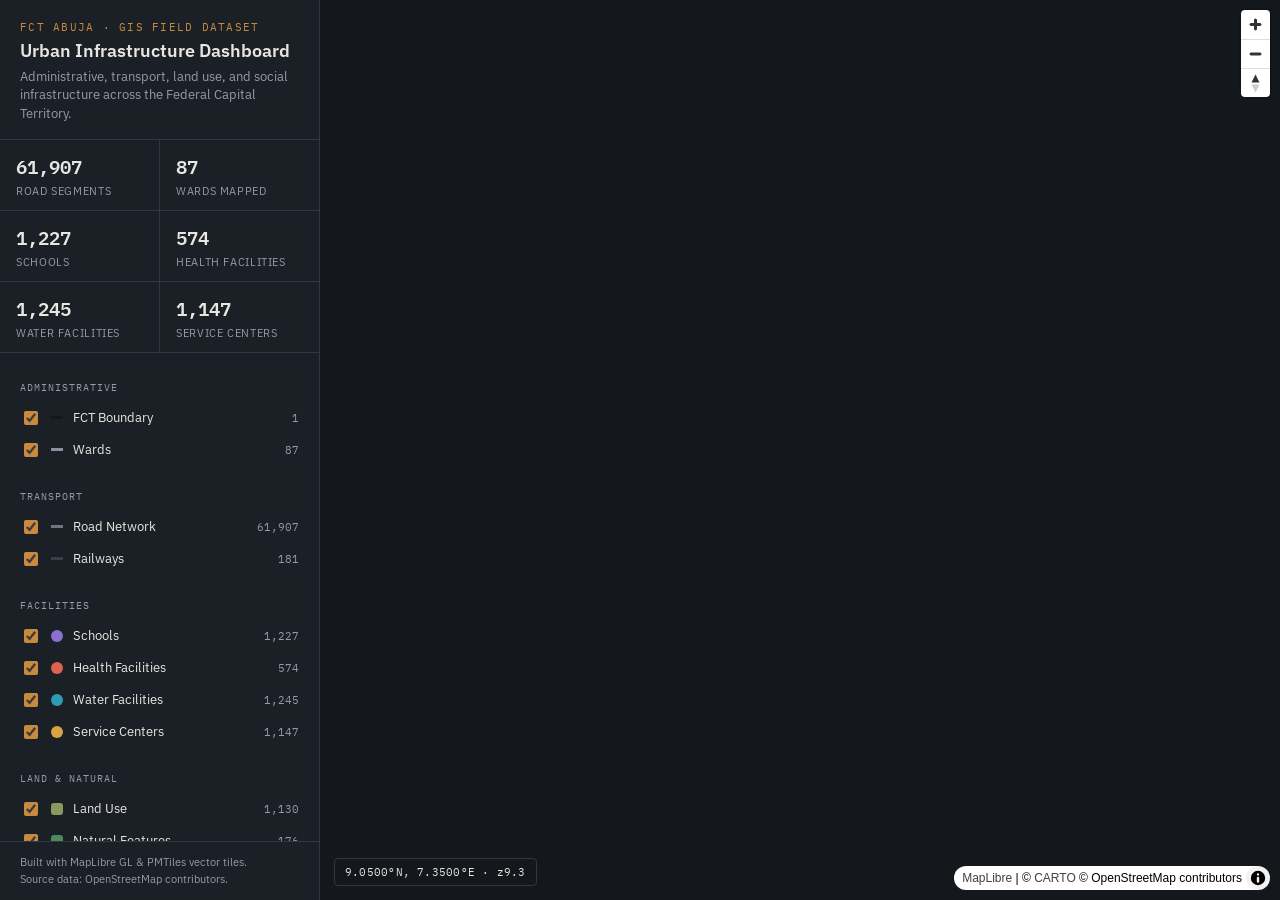
==== fct-smart-city-dashboard/index.html @ bcfe2eb4 "Add files via upload" ====
<!DOCTYPE html>
<html lang="en">
<head>
<meta charset="UTF-8" />
<meta name="viewport" content="width=device-width, initial-scale=1.0" />
<title>FCT Abuja — Urban Infrastructure Dashboard</title>
<link rel="stylesheet" href="vendor/maplibre-gl.css" />
<link rel="stylesheet" href="css/style.css" />
</head>
<body>

<div class="app">

  <button class="sidebar-toggle">☰ Layers</button>

  <aside class="sidebar">
    <div class="sidebar-header">
      <div class="eyebrow">FCT Abuja &middot; GIS Field Dataset</div>
      <h1>Urban Infrastructure Dashboard</h1>
      <p>Administrative, transport, land use, and social infrastructure across the Federal Capital Territory.</p>
    </div>

    <div class="stats">
      <div class="stat"><div class="stat-value" data-count="road_network">—</div><div class="stat-label">Road segments</div></div>
      <div class="stat"><div class="stat-value" data-count="wards">—</div><div class="stat-label">Wards mapped</div></div>
      <div class="stat"><div class="stat-value" data-count="schools">—</div><div class="stat-label">Schools</div></div>
      <div class="stat"><div class="stat-value" data-count="health_facilities">—</div><div class="stat-label">Health facilities</div></div>
      <div class="stat"><div class="stat-value" data-count="water_facilities">—</div><div class="stat-label">Water facilities</div></div>
      <div class="stat"><div class="stat-value" data-count="service_centers">—</div><div class="stat-label">Service centers</div></div>
    </div>

    <div class="layers">

      <div class="layer-group">
        <div class="layer-group-title">Administrative</div>
        <label class="layer-row">
          <input type="checkbox" data-layer="fct_boundary" checked>
          <span class="swatch line" style="background:#14181c"></span>
          <span class="layer-name">FCT Boundary</span>
          <span class="layer-count" data-count="fct_boundary"></span>
        </label>
        <label class="layer-row">
          <input type="checkbox" data-layer="wards" checked>
          <span class="swatch line" style="background:#8891a0"></span>
          <span class="layer-name">Wards</span>
          <span class="layer-count" data-count="wards"></span>
        </label>
      </div>

      <div class="layer-group">
        <div class="layer-group-title">Transport</div>
        <label class="layer-row">
          <input type="checkbox" data-layer="road_network" checked>
          <span class="swatch line" style="background:#6b7683"></span>
          <span class="layer-name">Road Network</span>
          <span class="layer-count" data-count="road_network"></span>
        </label>
        <label class="layer-row">
          <input type="checkbox" data-layer="railways" checked>
          <span class="swatch line" style="background:#3a4048"></span>
          <span class="layer-name">Railways</span>
          <span class="layer-count" data-count="railways"></span>
        </label>
      </div>

      <div class="layer-group">
        <div class="layer-group-title">Facilities</div>
        <label class="layer-row">
          <input type="checkbox" data-layer="schools" checked>
          <span class="swatch dot" style="background:#8b6fd1"></span>
          <span class="layer-name">Schools</span>
          <span class="layer-count" data-count="schools"></span>
        </label>
        <label class="layer-row">
          <input type="checkbox" data-layer="health_facilities" checked>
          <span class="swatch dot" style="background:#e1614f"></span>
          <span class="layer-name">Health Facilities</span>
          <span class="layer-count" data-count="health_facilities"></span>
        </label>
        <label class="layer-row">
          <input type="checkbox" data-layer="water_facilities" checked>
          <span class="swatch dot" style="background:#2e9cb3"></span>
          <span class="layer-name">Water Facilities</span>
          <span class="layer-count" data-count="water_facilities"></span>
        </label>
        <label class="layer-row">
          <input type="checkbox" data-layer="service_centers" checked>
          <span class="swatch dot" style="background:#d9a441"></span>
          <span class="layer-name">Service Centers</span>
          <span class="layer-count" data-count="service_centers"></span>
        </label>
      </div>

      <div class="layer-group">
        <div class="layer-group-title">Land &amp; Natural</div>
        <label class="layer-row">
          <input type="checkbox" data-layer="land_use" checked>
          <span class="swatch" style="background:#8a9a5b"></span>
          <span class="layer-name">Land Use</span>
          <span class="layer-count" data-count="land_use"></span>
        </label>
        <label class="layer-row">
          <input type="checkbox" data-layer="natural_features" checked>
          <span class="swatch" style="background:#4c8c5b"></span>
          <span class="layer-name">Natural Features</span>
          <span class="layer-count" data-count="natural_features"></span>
        </label>
        <label class="layer-row">
          <input type="checkbox" data-layer="settlements" checked>
          <span class="swatch dot" style="background:#c9ae8c"></span>
          <span class="layer-name">Settlements</span>
          <span class="layer-count" data-count="settlements"></span>
        </label>
      </div>

    </div>

    <div class="sidebar-footer">
      Built with MapLibre GL &amp; PMTiles vector tiles.<br>
      Source data: OpenStreetMap contributors.
    </div>
  </aside>

  <div class="map-wrap">
    <div id="map"></div>
    <div class="coord-readout" id="coord-readout">9.0500°N, 7.3500°E · z9.3</div>
  </div>

</div>

<script src="vendor/pmtiles.js"></script>
<script src="vendor/maplibre-gl.js"></script>
<script src="js/app.js"></script>
</body>
</html>
---- fct-smart-city-dashboard/vendor/maplibre-gl.css ----
.maplibregl-map{font:12px/20px Helvetica Neue,Arial,Helvetica,sans-serif;overflow:hidden;position:relative;-webkit-tap-highlight-color:rgb(0 0 0/0)}.maplibregl-canvas{left:0;position:absolute;top:0}.maplibregl-map:fullscreen{height:100%;width:100%}.maplibregl-ctrl-group button.maplibregl-ctrl-compass{touch-action:none}.maplibregl-canvas-container.maplibregl-interactive,.maplibregl-ctrl-group button.maplibregl-ctrl-compass{cursor:grab;-webkit-user-select:none;-moz-user-select:none;user-select:none}.maplibregl-canvas-container.maplibregl-interactive.maplibregl-track-pointer{cursor:pointer}.maplibregl-canvas-container.maplibregl-interactive:active,.maplibregl-ctrl-group button.maplibregl-ctrl-compass:active{cursor:grabbing}.maplibregl-canvas-container.maplibregl-touch-zoom-rotate,.maplibregl-canvas-container.maplibregl-touch-zoom-rotate .maplibregl-canvas{touch-action:pan-x pan-y}.maplibregl-canvas-container.maplibregl-touch-drag-pan,.maplibregl-canvas-container.maplibregl-touch-drag-pan .maplibregl-canvas{touch-action:pinch-zoom}.maplibregl-canvas-container.maplibregl-touch-zoom-rotate.maplibregl-touch-drag-pan,.maplibregl-canvas-container.maplibregl-touch-zoom-rotate.maplibregl-touch-drag-pan .maplibregl-canvas{touch-action:none}.maplibregl-canvas-container.maplibregl-touch-drag-pan.maplibregl-cooperative-gestures,.maplibregl-canvas-container.maplibregl-touch-drag-pan.maplibregl-cooperative-gestures .maplibregl-canvas{touch-action:pan-x pan-y}.maplibregl-ctrl-bottom-left,.maplibregl-ctrl-bottom-right,.maplibregl-ctrl-top-left,.maplibregl-ctrl-top-right{pointer-events:none;position:absolute;z-index:2}.maplibregl-ctrl-top-left{left:0;top:0}.maplibregl-ctrl-top-right{right:0;top:0}.maplibregl-ctrl-bottom-left{bottom:0;left:0}.maplibregl-ctrl-bottom-right{bottom:0;right:0}.maplibregl-ctrl{clear:both;pointer-events:auto;transform:translate(0)}.maplibregl-ctrl-top-left .maplibregl-ctrl{float:left;margin:10px 0 0 10px}.maplibregl-ctrl-top-right .maplibregl-ctrl{float:right;margin:10px 10px 0 0}.maplibregl-ctrl-bottom-left .maplibregl-ctrl{float:left;margin:0 0 10px 10px}.maplibregl-ctrl-bottom-right .maplibregl-ctrl{float:right;margin:0 10px 10px 0}.maplibregl-ctrl-group{background:#fff;border-radius:4px}.maplibregl-ctrl-group:not(:empty){box-shadow:0 0 0 2px rgba(0,0,0,.1)}@media (forced-colors:active){.maplibregl-ctrl-group:not(:empty){box-shadow:0 0 0 2px ButtonText}}.maplibregl-ctrl-group button{background-color:transparent;border:0;box-sizing:border-box;cursor:pointer;display:block;height:29px;outline:none;padding:0;width:29px}.maplibregl-ctrl-group button+button{border-top:1px solid #ddd}.maplibregl-ctrl button .maplibregl-ctrl-icon{background-position:50%;background-repeat:no-repeat;display:block;height:100%;width:100%}@media (forced-colors:active){.maplibregl-ctrl-icon{background-color:transparent}.maplibregl-ctrl-group button+button{border-top:1px solid ButtonText}}.maplibregl-ctrl button::-moz-focus-inner{border:0;padding:0}.maplibregl-ctrl-attrib-button:focus,.maplibregl-ctrl-group button:focus{box-shadow:0 0 2px 2px #0096ff}.maplibregl-ctrl button:disabled{cursor:not-allowed}.maplibregl-ctrl button:disabled .maplibregl-ctrl-icon{opacity:.25}@media (hover:hover){.maplibregl-ctrl button:not(:disabled):hover{background-color:rgba(0,0,0,.05)}}.maplibregl-ctrl button:not(:disabled):active{background-color:rgba(0,0,0,.05)}.maplibregl-ctrl-group button:focus:focus-visible{box-shadow:0 0 2px 2px #0096ff}.maplibregl-ctrl-group button:focus:not(:focus-visible){box-shadow:none}.maplibregl-ctrl-group button:focus:first-child{border-radius:4px 4px 0 0}.maplibregl-ctrl-group button:focus:last-child{border-radius:0 0 4px 4px}.maplibregl-ctrl-group button:focus:only-child{border-radius:inherit}.maplibregl-ctrl button.maplibregl-ctrl-zoom-out .maplibregl-ctrl-icon{background-image:url("data:image/svg+xml;charset=utf-8,%3Csvg xmlns='http://www.w3.org/2000/svg' width='29' height='29' fill='%23333' viewBox='0 0 29 29'%3E%3Cpath d='M10 13c-.75 0-1.5.75-1.5 1.5S9.25 16 10 16h9c.75 0 1.5-.75 1.5-1.5S19.75 13 19 13z'/%3E%3C/svg%3E")}.maplibregl-ctrl button.maplibregl-ctrl-zoom-in .maplibregl-ctrl-icon{background-image:url("data:image/svg+xml;charset=utf-8,%3Csvg xmlns='http://www.w3.org/2000/svg' width='29' height='29' fill='%23333' viewBox='0 0 29 29'%3E%3Cpath d='M14.5 8.5c-.75 0-1.5.75-1.5 1.5v3h-3c-.75 0-1.5.75-1.5 1.5S9.25 16 10 16h3v3c0 .75.75 1.5 1.5 1.5S16 19.75 16 19v-3h3c.75 0 1.5-.75 1.5-1.5S19.75 13 19 13h-3v-3c0-.75-.75-1.5-1.5-1.5'/%3E%3C/svg%3E")}@media (forced-colors:active){.maplibregl-ctrl button.maplibregl-ctrl-zoom-out .maplibregl-ctrl-icon{background-image:url("data:image/svg+xml;charset=utf-8,%3Csvg xmlns='http://www.w3.org/2000/svg' width='29' height='29' fill='%23fff' viewBox='0 0 29 29'%3E%3Cpath d='M10 13c-.75 0-1.5.75-1.5 1.5S9.25 16 10 16h9c.75 0 1.5-.75 1.5-1.5S19.75 13 19 13z'/%3E%3C/svg%3E")}.maplibregl-ctrl button.maplibregl-ctrl-zoom-in .maplibregl-ctrl-icon{background-image:url("data:image/svg+xml;charset=utf-8,%3Csvg xmlns='http://www.w3.org/2000/svg' width='29' height='29' fill='%23fff' viewBox='0 0 29 29'%3E%3Cpath d='M14.5 8.5c-.75 0-1.5.75-1.5 1.5v3h-3c-.75 0-1.5.75-1.5 1.5S9.25 16 10 16h3v3c0 .75.75 1.5 1.5 1.5S16 19.75 16 19v-3h3c.75 0 1.5-.75 1.5-1.5S19.75 13 19 13h-3v-3c0-.75-.75-1.5-1.5-1.5'/%3E%3C/svg%3E")}}@media (forced-colors:active) and (prefers-color-scheme:light){.maplibregl-ctrl button.maplibregl-ctrl-zoom-out .maplibregl-ctrl-icon{background-image:url("data:image/svg+xml;charset=utf-8,%3Csvg xmlns='http://www.w3.org/2000/svg' width='29' height='29' viewBox='0 0 29 29'%3E%3Cpath d='M10 13c-.75 0-1.5.75-1.5 1.5S9.25 16 10 16h9c.75 0 1.5-.75 1.5-1.5S19.75 13 19 13z'/%3E%3C/svg%3E")}.maplibregl-ctrl button.maplibregl-ctrl-zoom-in .maplibregl-ctrl-icon{background-image:url("data:image/svg+xml;charset=utf-8,%3Csvg xmlns='http://www.w3.org/2000/svg' width='29' height='29' viewBox='0 0 29 29'%3E%3Cpath d='M14.5 8.5c-.75 0-1.5.75-1.5 1.5v3h-3c-.75 0-1.5.75-1.5 1.5S9.25 16 10 16h3v3c0 .75.75 1.5 1.5 1.5S16 19.75 16 19v-3h3c.75 0 1.5-.75 1.5-1.5S19.75 13 19 13h-3v-3c0-.75-.75-1.5-1.5-1.5'/%3E%3C/svg%3E")}}.maplibregl-ctrl button.maplibregl-ctrl-fullscreen .maplibregl-ctrl-icon{background-image:url("data:image/svg+xml;charset=utf-8,%3Csvg xmlns='http://www.w3.org/2000/svg' width='29' height='29' fill='%23333' viewBox='0 0 29 29'%3E%3Cpath d='M24 16v5.5c0 1.75-.75 2.5-2.5 2.5H16v-1l3-1.5-4-5.5 1-1 5.5 4 1.5-3zM6 16l1.5 3 5.5-4 1 1-4 5.5 3 1.5v1H7.5C5.75 24 5 23.25 5 21.5V16zm7-11v1l-3 1.5 4 5.5-1 1-5.5-4L6 13H5V7.5C5 5.75 5.75 5 7.5 5zm11 2.5c0-1.75-.75-2.5-2.5-2.5H16v1l3 1.5-4 5.5 1 1 5.5-4 1.5 3h1z'/%3E%3C/svg%3E")}.maplibregl-ctrl button.maplibregl-ctrl-shrink .maplibregl-ctrl-icon{background-image:url("data:image/svg+xml;charset=utf-8,%3Csvg xmlns='http://www.w3.org/2000/svg' width='29' height='29' viewBox='0 0 29 29'%3E%3Cpath d='M18.5 16c-1.75 0-2.5.75-2.5 2.5V24h1l1.5-3 5.5 4 1-1-4-5.5 3-1.5v-1zM13 18.5c0-1.75-.75-2.5-2.5-2.5H5v1l3 1.5L4 24l1 1 5.5-4 1.5 3h1zm3-8c0 1.75.75 2.5 2.5 2.5H24v-1l-3-1.5L25 5l-1-1-5.5 4L17 5h-1zM10.5 13c1.75 0 2.5-.75 2.5-2.5V5h-1l-1.5 3L5 4 4 5l4 5.5L5 12v1z'/%3E%3C/svg%3E")}@media (forced-colors:active){.maplibregl-ctrl button.maplibregl-ctrl-fullscreen .maplibregl-ctrl-icon{background-image:url("data:image/svg+xml;charset=utf-8,%3Csvg xmlns='http://www.w3.org/2000/svg' width='29' height='29' fill='%23fff' viewBox='0 0 29 29'%3E%3Cpath d='M24 16v5.5c0 1.75-.75 2.5-2.5 2.5H16v-1l3-1.5-4-5.5 1-1 5.5 4 1.5-3zM6 16l1.5 3 5.5-4 1 1-4 5.5 3 1.5v1H7.5C5.75 24 5 23.25 5 21.5V16zm7-11v1l-3 1.5 4 5.5-1 1-5.5-4L6 13H5V7.5C5 5.75 5.75 5 7.5 5zm11 2.5c0-1.75-.75-2.5-2.5-2.5H16v1l3 1.5-4 5.5 1 1 5.5-4 1.5 3h1z'/%3E%3C/svg%3E")}.maplibregl-ctrl button.maplibregl-ctrl-shrink .maplibregl-ctrl-icon{background-image:url("data:image/svg+xml;charset=utf-8,%3Csvg xmlns='http://www.w3.org/2000/svg' width='29' height='29' fill='%23fff' viewBox='0 0 29 29'%3E%3Cpath d='M18.5 16c-1.75 0-2.5.75-2.5 2.5V24h1l1.5-3 5.5 4 1-1-4-5.5 3-1.5v-1zM13 18.5c0-1.75-.75-2.5-2.5-2.5H5v1l3 1.5L4 24l1 1 5.5-4 1.5 3h1zm3-8c0 1.75.75 2.5 2.5 2.5H24v-1l-3-1.5L25 5l-1-1-5.5 4L17 5h-1zM10.5 13c1.75 0 2.5-.75 2.5-2.5V5h-1l-1.5 3L5 4 4 5l4 5.5L5 12v1z'/%3E%3C/svg%3E")}}@media (forced-colors:active) and (prefers-color-scheme:light){.maplibregl-ctrl button.maplibregl-ctrl-fullscreen .maplibregl-ctrl-icon{background-image:url("data:image/svg+xml;charset=utf-8,%3Csvg xmlns='http://www.w3.org/2000/svg' width='29' height='29' viewBox='0 0 29 29'%3E%3Cpath d='M24 16v5.5c0 1.75-.75 2.5-2.5 2.5H16v-1l3-1.5-4-5.5 1-1 5.5 4 1.5-3zM6 16l1.5 3 5.5-4 1 1-4 5.5 3 1.5v1H7.5C5.75 24 5 23.25 5 21.5V16zm7-11v1l-3 1.5 4 5.5-1 1-5.5-4L6 13H5V7.5C5 5.75 5.75 5 7.5 5zm11 2.5c0-1.75-.75-2.5-2.5-2.5H16v1l3 1.5-4 5.5 1 1 5.5-4 1.5 3h1z'/%3E%3C/svg%3E")}.maplibregl-ctrl button.maplibregl-ctrl-shrink .maplibregl-ctrl-icon{background-image:url("data:image/svg+xml;charset=utf-8,%3Csvg xmlns='http://www.w3.org/2000/svg' width='29' height='29' viewBox='0 0 29 29'%3E%3Cpath d='M18.5 16c-1.75 0-2.5.75-2.5 2.5V24h1l1.5-3 5.5 4 1-1-4-5.5 3-1.5v-1zM13 18.5c0-1.75-.75-2.5-2.5-2.5H5v1l3 1.5L4 24l1 1 5.5-4 1.5 3h1zm3-8c0 1.75.75 2.5 2.5 2.5H24v-1l-3-1.5L25 5l-1-1-5.5 4L17 5h-1zM10.5 13c1.75 0 2.5-.75 2.5-2.5V5h-1l-1.5 3L5 4 4 5l4 5.5L5 12v1z'/%3E%3C/svg%3E")}}.maplibregl-ctrl button.maplibregl-ctrl-compass .maplibregl-ctrl-icon{background-image:url("data:image/svg+xml;charset=utf-8,%3Csvg xmlns='http://www.w3.org/2000/svg' width='29' height='29' fill='%23333' viewBox='0 0 29 29'%3E%3Cpath d='m10.5 14 4-8 4 8z'/%3E%3Cpath fill='%23ccc' d='m10.5 16 4 8 4-8z'/%3E%3C/svg%3E")}@media (forced-colors:active){.maplibregl-ctrl button.maplibregl-ctrl-compass .maplibregl-ctrl-icon{background-image:url("data:image/svg+xml;charset=utf-8,%3Csvg xmlns='http://www.w3.org/2000/svg' width='29' height='29' fill='%23fff' viewBox='0 0 29 29'%3E%3Cpath d='m10.5 14 4-8 4 8z'/%3E%3Cpath fill='%23ccc' d='m10.5 16 4 8 4-8z'/%3E%3C/svg%3E")}}@media (forced-colors:active) and (prefers-color-scheme:light){.maplibregl-ctrl button.maplibregl-ctrl-compass .maplibregl-ctrl-icon{background-image:url("data:image/svg+xml;charset=utf-8,%3Csvg xmlns='http://www.w3.org/2000/svg' width='29' height='29' viewBox='0 0 29 29'%3E%3Cpath d='m10.5 14 4-8 4 8z'/%3E%3Cpath fill='%23ccc' d='m10.5 16 4 8 4-8z'/%3E%3C/svg%3E")}}.maplibregl-ctrl button.maplibregl-ctrl-globe .maplibregl-ctrl-icon{background-image:url("data:image/svg+xml;charset=utf-8,%3Csvg xmlns='http://www.w3.org/2000/svg' width='22' height='22' fill='none' stroke='%23333' viewBox='0 0 22 22'%3E%3Ccircle cx='11' cy='11' r='8.5'/%3E%3Cpath d='M17.5 11c0 4.819-3.02 8.5-6.5 8.5S4.5 15.819 4.5 11 7.52 2.5 11 2.5s6.5 3.681 6.5 8.5Z'/%3E%3Cpath d='M13.5 11c0 2.447-.331 4.64-.853 6.206-.262.785-.562 1.384-.872 1.777-.314.399-.58.517-.775.517s-.461-.118-.775-.517c-.31-.393-.61-.992-.872-1.777C8.831 15.64 8.5 13.446 8.5 11s.331-4.64.853-6.206c.262-.785.562-1.384.872-1.777.314-.399.58-.517.775-.517s.461.118.775.517c.31.393.61.992.872 1.777.522 1.565.853 3.76.853 6.206Z'/%3E%3Cpath d='M11 7.5c-1.909 0-3.622-.166-4.845-.428-.616-.132-1.08-.283-1.379-.434a1.3 1.3 0 0 1-.224-.138q.07-.058.224-.138c.299-.151.763-.302 1.379-.434C7.378 5.666 9.091 5.5 11 5.5s3.622.166 4.845.428c.616.132 1.08.283 1.379.434.105.053.177.1.224.138q-.07.058-.224.138c-.299.151-.763.302-1.379.434-1.223.262-2.936.428-4.845.428ZM4.486 6.436ZM11 16.5c-1.909 0-3.622-.166-4.845-.428-.616-.132-1.08-.283-1.379-.434a1.3 1.3 0 0 1-.224-.138 1.3 1.3 0 0 1 .224-.138c.299-.151.763-.302 1.379-.434C7.378 14.666 9.091 14.5 11 14.5s3.622.166 4.845.428c.616.132 1.08.283 1.379.434.105.053.177.1.224.138a1.3 1.3 0 0 1-.224.138c-.299.151-.763.302-1.379.434-1.223.262-2.936.428-4.845.428Zm-6.514-1.064ZM11 12.5c-2.46 0-4.672-.222-6.255-.574-.796-.177-1.406-.38-1.805-.59a1.5 1.5 0 0 1-.39-.272.3.3 0 0 1-.047-.064.3.3 0 0 1 .048-.064c.066-.073.189-.167.389-.272.399-.21 1.009-.413 1.805-.59C6.328 9.722 8.54 9.5 11 9.5s4.672.222 6.256.574c.795.177 1.405.38 1.804.59.2.105.323.2.39.272a.3.3 0 0 1 .047.064.3.3 0 0 1-.048.064 1.4 1.4 0 0 1-.389.272c-.399.21-1.009.413-1.804.59-1.584.352-3.796.574-6.256.574Zm-8.501-1.51v.002zm0 .018v.002zm17.002.002v-.002zm0-.018v-.002z'/%3E%3C/svg%3E")}.maplibregl-ctrl button.maplibregl-ctrl-globe-enabled .maplibregl-ctrl-icon{background-image:url("data:image/svg+xml;charset=utf-8,%3Csvg xmlns='http://www.w3.org/2000/svg' width='22' height='22' fill='none' stroke='%2333b5e5' viewBox='0 0 22 22'%3E%3Ccircle cx='11' cy='11' r='8.5'/%3E%3Cpath d='M17.5 11c0 4.819-3.02 8.5-6.5 8.5S4.5 15.819 4.5 11 7.52 2.5 11 2.5s6.5 3.681 6.5 8.5Z'/%3E%3Cpath d='M13.5 11c0 2.447-.331 4.64-.853 6.206-.262.785-.562 1.384-.872 1.777-.314.399-.58.517-.775.517s-.461-.118-.775-.517c-.31-.393-.61-.992-.872-1.777C8.831 15.64 8.5 13.446 8.5 11s.331-4.64.853-6.206c.262-.785.562-1.384.872-1.777.314-.399.58-.517.775-.517s.461.118.775.517c.31.393.61.992.872 1.777.522 1.565.853 3.76.853 6.206Z'/%3E%3Cpath d='M11 7.5c-1.909 0-3.622-.166-4.845-.428-.616-.132-1.08-.283-1.379-.434a1.3 1.3 0 0 1-.224-.138q.07-.058.224-.138c.299-.151.763-.302 1.379-.434C7.378 5.666 9.091 5.5 11 5.5s3.622.166 4.845.428c.616.132 1.08.283 1.379.434.105.053.177.1.224.138q-.07.058-.224.138c-.299.151-.763.302-1.379.434-1.223.262-2.936.428-4.845.428ZM4.486 6.436ZM11 16.5c-1.909 0-3.622-.166-4.845-.428-.616-.132-1.08-.283-1.379-.434a1.3 1.3 0 0 1-.224-.138 1.3 1.3 0 0 1 .224-.138c.299-.151.763-.302 1.379-.434C7.378 14.666 9.091 14.5 11 14.5s3.622.166 4.845.428c.616.132 1.08.283 1.379.434.105.053.177.1.224.138a1.3 1.3 0 0 1-.224.138c-.299.151-.763.302-1.379.434-1.223.262-2.936.428-4.845.428Zm-6.514-1.064ZM11 12.5c-2.46 0-4.672-.222-6.255-.574-.796-.177-1.406-.38-1.805-.59a1.5 1.5 0 0 1-.39-.272.3.3 0 0 1-.047-.064.3.3 0 0 1 .048-.064c.066-.073.189-.167.389-.272.399-.21 1.009-.413 1.805-.59C6.328 9.722 8.54 9.5 11 9.5s4.672.222 6.256.574c.795.177 1.405.38 1.804.59.2.105.323.2.39.272a.3.3 0 0 1 .047.064.3.3 0 0 1-.048.064 1.4 1.4 0 0 1-.389.272c-.399.21-1.009.413-1.804.59-1.584.352-3.796.574-6.256.574Zm-8.501-1.51v.002zm0 .018v.002zm17.002.002v-.002zm0-.018v-.002z'/%3E%3C/svg%3E")}.maplibregl-ctrl button.maplibregl-ctrl-terrain .maplibregl-ctrl-icon{background-image:url("data:image/svg+xml;charset=utf-8,%3Csvg xmlns='http://www.w3.org/2000/svg' width='22' height='22' fill='%23333' viewBox='0 0 22 22'%3E%3Cpath d='m1.754 13.406 4.453-4.851 3.09 3.09 3.281 3.277.969-.969-3.309-3.312 3.844-4.121 6.148 6.886h1.082v-.855l-7.207-8.07-4.84 5.187L6.169 6.57l-5.48 5.965v.871ZM.688 16.844h20.625v1.375H.688Zm0 0'/%3E%3C/svg%3E")}.maplibregl-ctrl button.maplibregl-ctrl-terrain-enabled .maplibregl-ctrl-icon{background-image:url("data:image/svg+xml;charset=utf-8,%3Csvg xmlns='http://www.w3.org/2000/svg' width='22' height='22' fill='%2333b5e5' viewBox='0 0 22 22'%3E%3Cpath d='m1.754 13.406 4.453-4.851 3.09 3.09 3.281 3.277.969-.969-3.309-3.312 3.844-4.121 6.148 6.886h1.082v-.855l-7.207-8.07-4.84 5.187L6.169 6.57l-5.48 5.965v.871ZM.688 16.844h20.625v1.375H.688Zm0 0'/%3E%3C/svg%3E")}.maplibregl-ctrl button.maplibregl-ctrl-geolocate .maplibregl-ctrl-icon{background-image:url("data:image/svg+xml;charset=utf-8,%3Csvg xmlns='http://www.w3.org/2000/svg' width='29' height='29' fill='%23333' viewBox='0 0 20 20'%3E%3Cpath d='M10 4C9 4 9 5 9 5v.1A5 5 0 0 0 5.1 9H5s-1 0-1 1 1 1 1 1h.1A5 5 0 0 0 9 14.9v.1s0 1 1 1 1-1 1-1v-.1a5 5 0 0 0 3.9-3.9h.1s1 0 1-1-1-1-1-1h-.1A5 5 0 0 0 11 5.1V5s0-1-1-1m0 2.5a3.5 3.5 0 1 1 0 7 3.5 3.5 0 1 1 0-7'/%3E%3Ccircle cx='10' cy='10' r='2'/%3E%3C/svg%3E")}.maplibregl-ctrl button.maplibregl-ctrl-geolocate:disabled .maplibregl-ctrl-icon{background-image:url("data:image/svg+xml;charset=utf-8,%3Csvg xmlns='http://www.w3.org/2000/svg' width='29' height='29' fill='%23aaa' viewBox='0 0 20 20'%3E%3Cpath d='M10 4C9 4 9 5 9 5v.1A5 5 0 0 0 5.1 9H5s-1 0-1 1 1 1 1 1h.1A5 5 0 0 0 9 14.9v.1s0 1 1 1 1-1 1-1v-.1a5 5 0 0 0 3.9-3.9h.1s1 0 1-1-1-1-1-1h-.1A5 5 0 0 0 11 5.1V5s0-1-1-1m0 2.5a3.5 3.5 0 1 1 0 7 3.5 3.5 0 1 1 0-7'/%3E%3Ccircle cx='10' cy='10' r='2'/%3E%3Cpath fill='red' d='m14 5 1 1-9 9-1-1z'/%3E%3C/svg%3E")}.maplibregl-ctrl button.maplibregl-ctrl-geolocate.maplibregl-ctrl-geolocate-active .maplibregl-ctrl-icon{background-image:url("data:image/svg+xml;charset=utf-8,%3Csvg xmlns='http://www.w3.org/2000/svg' width='29' height='29' fill='%2333b5e5' viewBox='0 0 20 20'%3E%3Cpath d='M10 4C9 4 9 5 9 5v.1A5 5 0 0 0 5.1 9H5s-1 0-1 1 1 1 1 1h.1A5 5 0 0 0 9 14.9v.1s0 1 1 1 1-1 1-1v-.1a5 5 0 0 0 3.9-3.9h.1s1 0 1-1-1-1-1-1h-.1A5 5 0 0 0 11 5.1V5s0-1-1-1m0 2.5a3.5 3.5 0 1 1 0 7 3.5 3.5 0 1 1 0-7'/%3E%3Ccircle cx='10' cy='10' r='2'/%3E%3C/svg%3E")}.maplibregl-ctrl button.maplibregl-ctrl-geolocate.maplibregl-ctrl-geolocate-active-error .maplibregl-ctrl-icon{background-image:url("data:image/svg+xml;charset=utf-8,%3Csvg xmlns='http://www.w3.org/2000/svg' width='29' height='29' fill='%23e58978' viewBox='0 0 20 20'%3E%3Cpath d='M10 4C9 4 9 5 9 5v.1A5 5 0 0 0 5.1 9H5s-1 0-1 1 1 1 1 1h.1A5 5 0 0 0 9 14.9v.1s0 1 1 1 1-1 1-1v-.1a5 5 0 0 0 3.9-3.9h.1s1 0 1-1-1-1-1-1h-.1A5 5 0 0 0 11 5.1V5s0-1-1-1m0 2.5a3.5 3.5 0 1 1 0 7 3.5 3.5 0 1 1 0-7'/%3E%3Ccircle cx='10' cy='10' r='2'/%3E%3C/svg%3E")}.maplibregl-ctrl button.maplibregl-ctrl-geolocate.maplibregl-ctrl-geolocate-background .maplibregl-ctrl-icon{background-image:url("data:image/svg+xml;charset=utf-8,%3Csvg xmlns='http://www.w3.org/2000/svg' width='29' height='29' fill='%2333b5e5' viewBox='0 0 20 20'%3E%3Cpath d='M10 4C9 4 9 5 9 5v.1A5 5 0 0 0 5.1 9H5s-1 0-1 1 1 1 1 1h.1A5 5 0 0 0 9 14.9v.1s0 1 1 1 1-1 1-1v-.1a5 5 0 0 0 3.9-3.9h.1s1 0 1-1-1-1-1-1h-.1A5 5 0 0 0 11 5.1V5s0-1-1-1m0 2.5a3.5 3.5 0 1 1 0 7 3.5 3.5 0 1 1 0-7'/%3E%3C/svg%3E")}.maplibregl-ctrl button.maplibregl-ctrl-geolocate.maplibregl-ctrl-geolocate-background-error .maplibregl-ctrl-icon{background-image:url("data:image/svg+xml;charset=utf-8,%3Csvg xmlns='http://www.w3.org/2000/svg' width='29' height='29' fill='%23e54e33' viewBox='0 0 20 20'%3E%3Cpath d='M10 4C9 4 9 5 9 5v.1A5 5 0 0 0 5.1 9H5s-1 0-1 1 1 1 1 1h.1A5 5 0 0 0 9 14.9v.1s0 1 1 1 1-1 1-1v-.1a5 5 0 0 0 3.9-3.9h.1s1 0 1-1-1-1-1-1h-.1A5 5 0 0 0 11 5.1V5s0-1-1-1m0 2.5a3.5 3.5 0 1 1 0 7 3.5 3.5 0 1 1 0-7'/%3E%3C/svg%3E")}.maplibregl-ctrl button.maplibregl-ctrl-geolocate.maplibregl-ctrl-geolocate-waiting .maplibregl-ctrl-icon{animation:maplibregl-spin 2s linear infinite}@media (forced-colors:active){.maplibregl-ctrl button.maplibregl-ctrl-geolocate .maplibregl-ctrl-icon{background-image:url("data:image/svg+xml;charset=utf-8,%3Csvg xmlns='http://www.w3.org/2000/svg' width='29' height='29' fill='%23fff' viewBox='0 0 20 20'%3E%3Cpath d='M10 4C9 4 9 5 9 5v.1A5 5 0 0 0 5.1 9H5s-1 0-1 1 1 1 1 1h.1A5 5 0 0 0 9 14.9v.1s0 1 1 1 1-1 1-1v-.1a5 5 0 0 0 3.9-3.9h.1s1 0 1-1-1-1-1-1h-.1A5 5 0 0 0 11 5.1V5s0-1-1-1m0 2.5a3.5 3.5 0 1 1 0 7 3.5 3.5 0 1 1 0-7'/%3E%3Ccircle cx='10' cy='10' r='2'/%3E%3C/svg%3E")}.maplibregl-ctrl button.maplibregl-ctrl-geolocate:disabled .maplibregl-ctrl-icon{background-image:url("data:image/svg+xml;charset=utf-8,%3Csvg xmlns='http://www.w3.org/2000/svg' width='29' height='29' fill='%23999' viewBox='0 0 20 20'%3E%3Cpath d='M10 4C9 4 9 5 9 5v.1A5 5 0 0 0 5.1 9H5s-1 0-1 1 1 1 1 1h.1A5 5 0 0 0 9 14.9v.1s0 1 1 1 1-1 1-1v-.1a5 5 0 0 0 3.9-3.9h.1s1 0 1-1-1-1-1-1h-.1A5 5 0 0 0 11 5.1V5s0-1-1-1m0 2.5a3.5 3.5 0 1 1 0 7 3.5 3.5 0 1 1 0-7'/%3E%3Ccircle cx='10' cy='10' r='2'/%3E%3Cpath fill='red' d='m14 5 1 1-9 9-1-1z'/%3E%3C/svg%3E")}.maplibregl-ctrl button.maplibregl-ctrl-geolocate.maplibregl-ctrl-geolocate-active .maplibregl-ctrl-icon{background-image:url("data:image/svg+xml;charset=utf-8,%3Csvg xmlns='http://www.w3.org/2000/svg' width='29' height='29' fill='%2333b5e5' viewBox='0 0 20 20'%3E%3Cpath d='M10 4C9 4 9 5 9 5v.1A5 5 0 0 0 5.1 9H5s-1 0-1 1 1 1 1 1h.1A5 5 0 0 0 9 14.9v.1s0 1 1 1 1-1 1-1v-.1a5 5 0 0 0 3.9-3.9h.1s1 0 1-1-1-1-1-1h-.1A5 5 0 0 0 11 5.1V5s0-1-1-1m0 2.5a3.5 3.5 0 1 1 0 7 3.5 3.5 0 1 1 0-7'/%3E%3Ccircle cx='10' cy='10' r='2'/%3E%3C/svg%3E")}.maplibregl-ctrl button.maplibregl-ctrl-geolocate.maplibregl-ctrl-geolocate-active-error .maplibregl-ctrl-icon{background-image:url("data:image/svg+xml;charset=utf-8,%3Csvg xmlns='http://www.w3.org/2000/svg' width='29' height='29' fill='%23e58978' viewBox='0 0 20 20'%3E%3Cpath d='M10 4C9 4 9 5 9 5v.1A5 5 0 0 0 5.1 9H5s-1 0-1 1 1 1 1 1h.1A5 5 0 0 0 9 14.9v.1s0 1 1 1 1-1 1-1v-.1a5 5 0 0 0 3.9-3.9h.1s1 0 1-1-1-1-1-1h-.1A5 5 0 0 0 11 5.1V5s0-1-1-1m0 2.5a3.5 3.5 0 1 1 0 7 3.5 3.5 0 1 1 0-7'/%3E%3Ccircle cx='10' cy='10' r='2'/%3E%3C/svg%3E")}.maplibregl-ctrl button.maplibregl-ctrl-geolocate.maplibregl-ctrl-geolocate-background .maplibregl-ctrl-icon{background-image:url("data:image/svg+xml;charset=utf-8,%3Csvg xmlns='http://www.w3.org/2000/svg' width='29' height='29' fill='%2333b5e5' viewBox='0 0 20 20'%3E%3Cpath d='M10 4C9 4 9 5 9 5v.1A5 5 0 0 0 5.1 9H5s-1 0-1 1 1 1 1 1h.1A5 5 0 0 0 9 14.9v.1s0 1 1 1 1-1 1-1v-.1a5 5 0 0 0 3.9-3.9h.1s1 0 1-1-1-1-1-1h-.1A5 5 0 0 0 11 5.1V5s0-1-1-1m0 2.5a3.5 3.5 0 1 1 0 7 3.5 3.5 0 1 1 0-7'/%3E%3C/svg%3E")}.maplibregl-ctrl button.maplibregl-ctrl-geolocate.maplibregl-ctrl-geolocate-background-error .maplibregl-ctrl-icon{background-image:url("data:image/svg+xml;charset=utf-8,%3Csvg xmlns='http://www.w3.org/2000/svg' width='29' height='29' fill='%23e54e33' viewBox='0 0 20 20'%3E%3Cpath d='M10 4C9 4 9 5 9 5v.1A5 5 0 0 0 5.1 9H5s-1 0-1 1 1 1 1 1h.1A5 5 0 0 0 9 14.9v.1s0 1 1 1 1-1 1-1v-.1a5 5 0 0 0 3.9-3.9h.1s1 0 1-1-1-1-1-1h-.1A5 5 0 0 0 11 5.1V5s0-1-1-1m0 2.5a3.5 3.5 0 1 1 0 7 3.5 3.5 0 1 1 0-7'/%3E%3C/svg%3E")}}@media (forced-colors:active) and (prefers-color-scheme:light){.maplibregl-ctrl button.maplibregl-ctrl-geolocate .maplibregl-ctrl-icon{background-image:url("data:image/svg+xml;charset=utf-8,%3Csvg xmlns='http://www.w3.org/2000/svg' width='29' height='29' viewBox='0 0 20 20'%3E%3Cpath d='M10 4C9 4 9 5 9 5v.1A5 5 0 0 0 5.1 9H5s-1 0-1 1 1 1 1 1h.1A5 5 0 0 0 9 14.9v.1s0 1 1 1 1-1 1-1v-.1a5 5 0 0 0 3.9-3.9h.1s1 0 1-1-1-1-1-1h-.1A5 5 0 0 0 11 5.1V5s0-1-1-1m0 2.5a3.5 3.5 0 1 1 0 7 3.5 3.5 0 1 1 0-7'/%3E%3Ccircle cx='10' cy='10' r='2'/%3E%3C/svg%3E")}.maplibregl-ctrl button.maplibregl-ctrl-geolocate:disabled .maplibregl-ctrl-icon{background-image:url("data:image/svg+xml;charset=utf-8,%3Csvg xmlns='http://www.w3.org/2000/svg' width='29' height='29' fill='%23666' viewBox='0 0 20 20'%3E%3Cpath d='M10 4C9 4 9 5 9 5v.1A5 5 0 0 0 5.1 9H5s-1 0-1 1 1 1 1 1h.1A5 5 0 0 0 9 14.9v.1s0 1 1 1 1-1 1-1v-.1a5 5 0 0 0 3.9-3.9h.1s1 0 1-1-1-1-1-1h-.1A5 5 0 0 0 11 5.1V5s0-1-1-1m0 2.5a3.5 3.5 0 1 1 0 7 3.5 3.5 0 1 1 0-7'/%3E%3Ccircle cx='10' cy='10' r='2'/%3E%3Cpath fill='red' d='m14 5 1 1-9 9-1-1z'/%3E%3C/svg%3E")}}@keyframes maplibregl-spin{0%{transform:rotate(0deg)}to{transform:rotate(1turn)}}a.maplibregl-ctrl-logo{background-image:url("data:image/svg+xml;charset=utf-8,%3Csvg xmlns='http://www.w3.org/2000/svg' width='88' height='23' fill='none'%3E%3Cpath fill='%23000' fill-opacity='.4' fill-rule='evenodd' d='M17.408 16.796h-1.827l2.501-12.095h.198l3.324 6.533.988 2.19.988-2.19 3.258-6.533h.181l2.6 12.095h-1.81l-1.218-5.644-.362-1.71-.658 1.71-2.929 5.644h-.098l-2.914-5.644-.757-1.71-.345 1.71zm1.958-3.42-.726 3.663a1.255 1.255 0 0 1-1.232 1.011h-1.827a1.255 1.255 0 0 1-1.229-1.509l2.501-12.095a1.255 1.255 0 0 1 1.23-1.001h.197a1.25 1.25 0 0 1 1.12.685l3.19 6.273 3.125-6.263a1.25 1.25 0 0 1 1.123-.695h.181a1.255 1.255 0 0 1 1.227.991l1.443 6.71a5 5 0 0 1 .314-.787l.009-.016a4.6 4.6 0 0 1 1.777-1.887c.782-.46 1.668-.667 2.611-.667a4.6 4.6 0 0 1 1.7.32l.306.134c.21-.16.474-.256.759-.256h1.694a1.255 1.255 0 0 1 1.212.925 1.255 1.255 0 0 1 1.212-.925h1.711c.284 0 .545.094.755.252.613-.3 1.312-.45 2.075-.45 1.356 0 2.557.445 3.482 1.4q.47.48.763 1.064V4.701a1.255 1.255 0 0 1 1.255-1.255h1.86A1.255 1.255 0 0 1 54.44 4.7v9.194h2.217c.19 0 .37.043.532.118v-4.77c0-.356.147-.678.385-.906a2.42 2.42 0 0 1-.682-1.71c0-.665.267-1.253.735-1.7a2.45 2.45 0 0 1 1.722-.674 2.43 2.43 0 0 1 1.705.675q.318.302.504.683V4.7a1.255 1.255 0 0 1 1.255-1.255h1.744A1.255 1.255 0 0 1 65.812 4.7v3.335a4.8 4.8 0 0 1 1.526-.246c.938 0 1.817.214 2.59.69a4.47 4.47 0 0 1 1.67 1.743v-.98a1.255 1.255 0 0 1 1.256-1.256h1.777c.233 0 .451.064.639.174a3.4 3.4 0 0 1 1.567-.372c.346 0 .861.02 1.285.232a1.25 1.25 0 0 1 .689 1.004 4.7 4.7 0 0 1 .853-.588c.795-.44 1.675-.647 2.61-.647 1.385 0 2.65.39 3.525 1.396.836.938 1.168 2.173 1.168 3.528q-.001.515-.056 1.051a1.255 1.255 0 0 1-.947 1.09l.408.952a1.255 1.255 0 0 1-.477 1.552c-.418.268-.92.463-1.458.612-.613.171-1.304.244-2.049.244-1.06 0-2.043-.207-2.886-.698l-.015-.008c-.798-.48-1.419-1.135-1.818-1.963l-.004-.008a5.8 5.8 0 0 1-.548-2.512q0-.429.053-.843a1.3 1.3 0 0 1-.333-.086l-.166-.004c-.223 0-.426.062-.643.228-.03.024-.142.139-.142.59v3.883a1.255 1.255 0 0 1-1.256 1.256h-1.777a1.255 1.255 0 0 1-1.256-1.256V15.69l-.032.057a4.8 4.8 0 0 1-1.86 1.833 5.04 5.04 0 0 1-2.484.634 4.5 4.5 0 0 1-1.935-.424 1.25 1.25 0 0 1-.764.258h-1.71a1.255 1.255 0 0 1-1.256-1.255V7.687a2.4 2.4 0 0 1-.428.625c.253.23.412.561.412.93v7.553a1.255 1.255 0 0 1-1.256 1.255h-1.843a1.25 1.25 0 0 1-.894-.373c-.228.23-.544.373-.894.373H51.32a1.255 1.255 0 0 1-1.256-1.255v-1.251l-.061.117a4.7 4.7 0 0 1-1.782 1.884 4.77 4.77 0 0 1-2.485.67 5.6 5.6 0 0 1-1.485-.188l.009 2.764a1.255 1.255 0 0 1-1.255 1.259h-1.729a1.255 1.255 0 0 1-1.255-1.255v-3.537a1.255 1.255 0 0 1-1.167.793h-1.679a1.25 1.25 0 0 1-.77-.263 4.5 4.5 0 0 1-1.945.429c-.885 0-1.724-.21-2.495-.632l-.017-.01a5 5 0 0 1-1.081-.836 1.255 1.255 0 0 1-1.254 1.312h-1.81a1.255 1.255 0 0 1-1.228-.99l-.782-3.625-2.044 3.939a1.25 1.25 0 0 1-1.115.676h-.098a1.25 1.25 0 0 1-1.116-.68l-2.061-3.994zM35.92 16.63l.207-.114.223-.15q.493-.356.735-.785l.061-.118.033 1.332h1.678V9.242h-1.694l-.033 1.267q-.133-.329-.526-.658l-.032-.028a3.2 3.2 0 0 0-.668-.428l-.27-.12a3.3 3.3 0 0 0-1.235-.23q-1.136-.001-1.974.493a3.36 3.36 0 0 0-1.3 1.382q-.445.89-.444 2.074 0 1.2.51 2.107a3.8 3.8 0 0 0 1.382 1.381 3.9 3.9 0 0 0 1.893.477q.795 0 1.455-.33zm-2.789-5.38q-.576.675-.575 1.762 0 1.102.559 1.794.576.675 1.645.675a2.25 2.25 0 0 0 .934-.19 2.2 2.2 0 0 0 .468-.29l.178-.161a2.2 2.2 0 0 0 .397-.561q.244-.5.244-1.15v-.115q0-.708-.296-1.267l-.043-.077a2.2 2.2 0 0 0-.633-.709l-.13-.086-.047-.028a2.1 2.1 0 0 0-1.073-.285q-1.052 0-1.629.692zm2.316 2.706c.163-.17.28-.407.28-.83v-.114c0-.292-.06-.508-.15-.68a.96.96 0 0 0-.353-.389.85.85 0 0 0-.464-.127c-.4 0-.56.114-.664.239l-.01.012c-.148.174-.275.45-.275.945 0 .506.122.801.27.99.097.11.266.224.68.224.303 0 .504-.09.687-.269zm7.545 1.705a2.6 2.6 0 0 0 .331.423q.319.33.755.548l.173.074q.65.255 1.49.255 1.02 0 1.844-.493a3.45 3.45 0 0 0 1.316-1.4q.493-.904.493-2.089 0-1.909-.988-2.913-.988-1.02-2.584-1.02-.898 0-1.575.347a3 3 0 0 0-.415.262l-.199.166a3.4 3.4 0 0 0-.64.82V9.242h-1.712v11.553h1.729l-.017-5.134zm.53-1.138q.206.29.48.5l.155.11.053.034q.51.296 1.119.297 1.07 0 1.645-.675.577-.69.576-1.762 0-1.119-.576-1.777-.558-.675-1.645-.675-.435 0-.835.16a2 2 0 0 0-.284.136 2 2 0 0 0-.363.254 2.2 2.2 0 0 0-.46.569l-.082.162a2.6 2.6 0 0 0-.213 1.072v.115q0 .707.296 1.267l.135.211zm.964-.818a1.1 1.1 0 0 0 .367.385.94.94 0 0 0 .476.118c.423 0 .59-.117.687-.23.159-.194.28-.478.28-.95 0-.53-.133-.8-.266-.952l-.021-.025c-.078-.094-.231-.221-.68-.221a1 1 0 0 0-.503.135l-.012.007a.86.86 0 0 0-.335.343c-.073.133-.132.324-.132.614v.115a1.4 1.4 0 0 0 .14.66zm15.7-6.222q.347-.346.346-.856a1.05 1.05 0 0 0-.345-.79 1.18 1.18 0 0 0-.84-.329q-.51 0-.855.33a1.05 1.05 0 0 0-.346.79q0 .51.346.855.345.346.856.346.51 0 .839-.346zm4.337 9.314.033-1.332q.191.403.59.747l.098.081a4 4 0 0 0 .316.224l.223.122a3.2 3.2 0 0 0 1.44.322 3.8 3.8 0 0 0 1.875-.477 3.5 3.5 0 0 0 1.382-1.366q.527-.89.526-2.09 0-1.184-.444-2.073a3.24 3.24 0 0 0-1.283-1.399q-.823-.51-1.942-.51a3.5 3.5 0 0 0-1.527.344l-.086.043-.165.09a3 3 0 0 0-.33.214q-.432.315-.656.707a2 2 0 0 0-.099.198l.082-1.283V4.701h-1.744v12.095zm.473-2.509a2.5 2.5 0 0 0 .566.7q.117.098.245.18l.144.08a2.1 2.1 0 0 0 .975.232q1.07 0 1.645-.675.576-.69.576-1.778 0-1.102-.576-1.777-.56-.691-1.645-.692a2.2 2.2 0 0 0-1.015.235q-.22.113-.415.282l-.15.142a2.1 2.1 0 0 0-.42.594q-.223.479-.223 1.1v.115q0 .705.293 1.26zm2.616-.293c.157-.191.28-.479.28-.967 0-.51-.13-.79-.276-.961l-.021-.026c-.082-.1-.232-.225-.67-.225a.87.87 0 0 0-.681.279l-.012.011c-.154.155-.274.38-.274.807v.115c0 .285.057.499.144.669a1.1 1.1 0 0 0 .367.405c.137.082.28.123.455.123.423 0 .59-.118.686-.23zm8.266-3.013q.345-.13.724-.14l.069-.002q.493 0 .642.099l.247-1.794q-.196-.099-.717-.099a2.3 2.3 0 0 0-.545.063 2 2 0 0 0-.411.148 2.2 2.2 0 0 0-.4.249 2.5 2.5 0 0 0-.485.499 2.7 2.7 0 0 0-.32.581l-.05.137v-1.48h-1.778v7.553h1.777v-3.884q0-.546.159-.943a1.5 1.5 0 0 1 .466-.636 2.5 2.5 0 0 1 .399-.253 2 2 0 0 1 .224-.099zm9.784 2.656.05-.922q0-1.743-.856-2.698-.838-.97-2.584-.97-1.119-.001-2.007.493a3.46 3.46 0 0 0-1.4 1.382q-.493.906-.493 2.106 0 1.07.428 1.975.428.89 1.332 1.432.906.526 2.255.526.973 0 1.668-.185l.044-.012.135-.04q.613-.184.984-.421l-.542-1.267q-.3.162-.642.274l-.297.087q-.51.131-1.3.131-.954 0-1.497-.444a1.6 1.6 0 0 1-.192-.193q-.366-.44-.512-1.234l-.004-.021zm-5.427-1.256-.003.022h3.752v-.138q-.011-.727-.288-1.118a1 1 0 0 0-.156-.176q-.46-.428-1.316-.428-.986 0-1.494.604-.379.45-.494 1.234zm-27.053 2.77V4.7h-1.86v12.095h5.333V15.15zm7.103-5.908v7.553h-1.843V9.242h1.843z'/%3E%3Cpath fill='%23fff' d='m19.63 11.151-.757-1.71-.345 1.71-1.12 5.644h-1.827L18.083 4.7h.197l3.325 6.533.988 2.19.988-2.19L26.839 4.7h.181l2.6 12.095h-1.81l-1.218-5.644-.362-1.71-.658 1.71-2.93 5.644h-.098l-2.913-5.644zm14.836 5.81q-1.02 0-1.893-.478a3.8 3.8 0 0 1-1.381-1.382q-.51-.906-.51-2.106 0-1.185.444-2.074a3.36 3.36 0 0 1 1.3-1.382q.839-.494 1.974-.494a3.3 3.3 0 0 1 1.234.231 3.3 3.3 0 0 1 .97.575q.396.33.527.659l.033-1.267h1.694v7.553H37.18l-.033-1.332q-.279.593-1.02 1.053a3.17 3.17 0 0 1-1.662.444zm.296-1.482q.938 0 1.58-.642.642-.66.642-1.711v-.115q0-.708-.296-1.267a2.2 2.2 0 0 0-.807-.872 2.1 2.1 0 0 0-1.119-.313q-1.053 0-1.629.692-.575.675-.575 1.76 0 1.103.559 1.795.577.675 1.645.675zm6.521-6.237h1.711v1.4q.906-1.597 2.83-1.597 1.596 0 2.584 1.02.988 1.005.988 2.914 0 1.185-.493 2.09a3.46 3.46 0 0 1-1.316 1.399 3.5 3.5 0 0 1-1.844.493q-.954 0-1.662-.329a2.67 2.67 0 0 1-1.086-.97l.017 5.134h-1.728zm4.048 6.22q1.07 0 1.645-.674.577-.69.576-1.762 0-1.119-.576-1.777-.558-.675-1.645-.675-.592 0-1.12.296-.51.28-.822.823-.296.527-.296 1.234v.115q0 .708.296 1.267.313.543.823.855.51.296 1.119.297z'/%3E%3Cpath fill='%23e1e3e9' d='M51.325 4.7h1.86v10.45h3.473v1.646h-5.333zm7.12 4.542h1.843v7.553h-1.843zm.905-1.415a1.16 1.16 0 0 1-.856-.346 1.17 1.17 0 0 1-.346-.856 1.05 1.05 0 0 1 .346-.79q.346-.329.856-.329.494 0 .839.33a1.05 1.05 0 0 1 .345.79 1.16 1.16 0 0 1-.345.855q-.33.346-.84.346zm7.875 9.133a3.17 3.17 0 0 1-1.662-.444q-.723-.46-1.004-1.053l-.033 1.332h-1.71V4.701h1.743v4.657l-.082 1.283q.279-.658 1.086-1.119a3.5 3.5 0 0 1 1.778-.477q1.119 0 1.942.51a3.24 3.24 0 0 1 1.283 1.4q.445.888.444 2.072 0 1.201-.526 2.09a3.5 3.5 0 0 1-1.382 1.366 3.8 3.8 0 0 1-1.876.477zm-.296-1.481q1.069 0 1.645-.675.577-.69.577-1.778 0-1.102-.577-1.776-.56-.691-1.645-.692a2.12 2.12 0 0 0-1.58.659q-.642.641-.642 1.694v.115q0 .71.296 1.267a2.4 2.4 0 0 0 .807.872 2.1 2.1 0 0 0 1.119.313zm5.927-6.237h1.777v1.481q.263-.757.856-1.217a2.14 2.14 0 0 1 1.349-.46q.527 0 .724.098l-.247 1.794q-.149-.099-.642-.099-.774 0-1.416.494-.626.493-.626 1.58v3.883h-1.777V9.242zm9.534 7.718q-1.35 0-2.255-.526-.904-.543-1.332-1.432a4.6 4.6 0 0 1-.428-1.975q0-1.2.493-2.106a3.46 3.46 0 0 1 1.4-1.382q.889-.495 2.007-.494 1.744 0 2.584.97.855.956.856 2.7 0 .444-.05.92h-5.43q.18 1.005.708 1.45.542.443 1.497.443.79 0 1.3-.131a4 4 0 0 0 .938-.362l.542 1.267q-.411.263-1.119.46-.708.198-1.711.197zm1.596-4.558q.016-1.02-.444-1.432-.46-.428-1.316-.428-1.728 0-1.991 1.86z'/%3E%3Cpath d='M5.074 15.948a.484.657 0 0 0-.486.659v1.84a.484.657 0 0 0 .486.659h4.101a.484.657 0 0 0 .486-.659v-1.84a.484.657 0 0 0-.486-.659zm3.56 1.16H5.617v.838h3.017z' style='fill:%23fff;fill-rule:evenodd;stroke-width:1.03600001'/%3E%3Cg style='stroke-width:1.12603545'%3E%3Cpath d='M-9.408-1.416c-3.833-.025-7.056 2.912-7.08 6.615-.02 3.08 1.653 4.832 3.107 6.268.903.892 1.721 1.74 2.32 2.902l-.525-.004c-.543-.003-.992.304-1.24.639a1.87 1.87 0 0 0-.362 1.121l-.011 1.877c-.003.402.104.787.347 1.125.244.338.688.653 1.23.656l4.142.028c.542.003.99-.306 1.238-.641a1.87 1.87 0 0 0 .363-1.121l.012-1.875a1.87 1.87 0 0 0-.348-1.127c-.243-.338-.688-.653-1.23-.656l-.518-.004c.597-1.145 1.425-1.983 2.348-2.87 1.473-1.414 3.18-3.149 3.2-6.226-.016-3.59-2.923-6.684-6.993-6.707m-.006 1.1v.002c3.274.02 5.92 2.532 5.9 5.6-.017 2.706-1.39 4.026-2.863 5.44-1.034.994-2.118 2.033-2.814 3.633-.018.041-.052.055-.075.065q-.013.004-.02.01a.34.34 0 0 1-.226.084.34.34 0 0 1-.224-.086l-.092-.077c-.699-1.615-1.768-2.669-2.781-3.67-1.454-1.435-2.797-2.762-2.78-5.478.02-3.067 2.7-5.545 5.975-5.523m-.02 2.826c-1.62-.01-2.944 1.315-2.955 2.96-.01 1.646 1.295 2.988 2.916 2.999h.002c1.621.01 2.943-1.316 2.953-2.961.011-1.646-1.294-2.988-2.916-2.998m-.005 1.1c1.017.006 1.829.83 1.822 1.89s-.83 1.874-1.848 1.867c-1.018-.006-1.829-.83-1.822-1.89s.83-1.874 1.848-1.868m-2.155 11.857 4.14.025c.271.002.49.305.487.676l-.013 1.875c-.003.37-.224.67-.495.668l-4.14-.025c-.27-.002-.487-.306-.485-.676l.012-1.875c.003-.37.224-.67.494-.668' style='color:%23000;font-style:normal;font-variant:normal;font-weight:400;font-stretch:normal;font-size:medium;line-height:normal;font-family:sans-serif;font-variant-ligatures:normal;font-variant-position:normal;font-variant-caps:normal;font-variant-numeric:normal;font-variant-alternates:normal;font-feature-settings:normal;text-indent:0;text-align:start;text-decoration:none;text-decoration-line:none;text-decoration-style:solid;text-decoration-color:%23000;letter-spacing:normal;word-spacing:normal;text-transform:none;writing-mode:lr-tb;direction:ltr;text-orientation:mixed;dominant-baseline:auto;baseline-shift:baseline;text-anchor:start;white-space:normal;shape-padding:0;clip-rule:evenodd;display:inline;overflow:visible;visibility:visible;opacity:1;isolation:auto;mix-blend-mode:normal;color-interpolation:sRGB;color-interpolation-filters:linearRGB;solid-color:%23000;solid-opacity:1;vector-effect:none;fill:%23000;fill-opacity:.4;fill-rule:evenodd;stroke:none;stroke-width:2.47727823;stroke-linecap:butt;stroke-linejoin:miter;stroke-miterlimit:4;stroke-dasharray:none;stroke-dashoffset:0;stroke-opacity:1;color-rendering:auto;image-rendering:auto;shape-rendering:auto;text-rendering:auto' transform='translate(15.553 2.85)scale(.88807)'/%3E%3Cpath d='M-9.415-.316C-12.69-.338-15.37 2.14-15.39 5.207c-.017 2.716 1.326 4.041 2.78 5.477 1.013 1 2.081 2.055 2.78 3.67l.092.076a.34.34 0 0 0 .225.086.34.34 0 0 0 .227-.083l.019-.01c.022-.009.057-.024.074-.064.697-1.6 1.78-2.64 2.814-3.634 1.473-1.414 2.847-2.733 2.864-5.44.02-3.067-2.627-5.58-5.901-5.601m-.057 8.784c1.621.011 2.944-1.315 2.955-2.96.01-1.646-1.295-2.988-2.916-2.999-1.622-.01-2.945 1.315-2.955 2.96s1.295 2.989 2.916 3' style='clip-rule:evenodd;fill:%23e1e3e9;fill-opacity:1;fill-rule:evenodd;stroke:none;stroke-width:2.47727823;stroke-miterlimit:4;stroke-dasharray:none;stroke-opacity:.4' transform='translate(15.553 2.85)scale(.88807)'/%3E%3Cpath d='M-11.594 15.465c-.27-.002-.492.297-.494.668l-.012 1.876c-.003.371.214.673.485.675l4.14.027c.271.002.492-.298.495-.668l.012-1.877c.003-.37-.215-.672-.485-.674z' style='clip-rule:evenodd;fill:%23fff;fill-opacity:1;fill-rule:evenodd;stroke:none;stroke-width:2.47727823;stroke-miterlimit:4;stroke-dasharray:none;stroke-opacity:.4' transform='translate(15.553 2.85)scale(.88807)'/%3E%3C/g%3E%3C/svg%3E");background-repeat:no-repeat;cursor:pointer;display:block;height:23px;margin:0 0 -4px -4px;overflow:hidden;width:88px}a.maplibregl-ctrl-logo.maplibregl-compact{width:14px}@media (forced-colors:active){a.maplibregl-ctrl-logo{background-color:transparent;background-image:url("data:image/svg+xml;charset=utf-8,%3Csvg xmlns='http://www.w3.org/2000/svg' width='88' height='23' fill='none'%3E%3Cpath fill='%23000' fill-opacity='.4' fill-rule='evenodd' d='M17.408 16.796h-1.827l2.501-12.095h.198l3.324 6.533.988 2.19.988-2.19 3.258-6.533h.181l2.6 12.095h-1.81l-1.218-5.644-.362-1.71-.658 1.71-2.929 5.644h-.098l-2.914-5.644-.757-1.71-.345 1.71zm1.958-3.42-.726 3.663a1.255 1.255 0 0 1-1.232 1.011h-1.827a1.255 1.255 0 0 1-1.229-1.509l2.501-12.095a1.255 1.255 0 0 1 1.23-1.001h.197a1.25 1.25 0 0 1 1.12.685l3.19 6.273 3.125-6.263a1.25 1.25 0 0 1 1.123-.695h.181a1.255 1.255 0 0 1 1.227.991l1.443 6.71a5 5 0 0 1 .314-.787l.009-.016a4.6 4.6 0 0 1 1.777-1.887c.782-.46 1.668-.667 2.611-.667a4.6 4.6 0 0 1 1.7.32l.306.134c.21-.16.474-.256.759-.256h1.694a1.255 1.255 0 0 1 1.212.925 1.255 1.255 0 0 1 1.212-.925h1.711c.284 0 .545.094.755.252.613-.3 1.312-.45 2.075-.45 1.356 0 2.557.445 3.482 1.4q.47.48.763 1.064V4.701a1.255 1.255 0 0 1 1.255-1.255h1.86A1.255 1.255 0 0 1 54.44 4.7v9.194h2.217c.19 0 .37.043.532.118v-4.77c0-.356.147-.678.385-.906a2.42 2.42 0 0 1-.682-1.71c0-.665.267-1.253.735-1.7a2.45 2.45 0 0 1 1.722-.674 2.43 2.43 0 0 1 1.705.675q.318.302.504.683V4.7a1.255 1.255 0 0 1 1.255-1.255h1.744A1.255 1.255 0 0 1 65.812 4.7v3.335a4.8 4.8 0 0 1 1.526-.246c.938 0 1.817.214 2.59.69a4.47 4.47 0 0 1 1.67 1.743v-.98a1.255 1.255 0 0 1 1.256-1.256h1.777c.233 0 .451.064.639.174a3.4 3.4 0 0 1 1.567-.372c.346 0 .861.02 1.285.232a1.25 1.25 0 0 1 .689 1.004 4.7 4.7 0 0 1 .853-.588c.795-.44 1.675-.647 2.61-.647 1.385 0 2.65.39 3.525 1.396.836.938 1.168 2.173 1.168 3.528q-.001.515-.056 1.051a1.255 1.255 0 0 1-.947 1.09l.408.952a1.255 1.255 0 0 1-.477 1.552c-.418.268-.92.463-1.458.612-.613.171-1.304.244-2.049.244-1.06 0-2.043-.207-2.886-.698l-.015-.008c-.798-.48-1.419-1.135-1.818-1.963l-.004-.008a5.8 5.8 0 0 1-.548-2.512q0-.429.053-.843a1.3 1.3 0 0 1-.333-.086l-.166-.004c-.223 0-.426.062-.643.228-.03.024-.142.139-.142.59v3.883a1.255 1.255 0 0 1-1.256 1.256h-1.777a1.255 1.255 0 0 1-1.256-1.256V15.69l-.032.057a4.8 4.8 0 0 1-1.86 1.833 5.04 5.04 0 0 1-2.484.634 4.5 4.5 0 0 1-1.935-.424 1.25 1.25 0 0 1-.764.258h-1.71a1.255 1.255 0 0 1-1.256-1.255V7.687a2.4 2.4 0 0 1-.428.625c.253.23.412.561.412.93v7.553a1.255 1.255 0 0 1-1.256 1.255h-1.843a1.25 1.25 0 0 1-.894-.373c-.228.23-.544.373-.894.373H51.32a1.255 1.255 0 0 1-1.256-1.255v-1.251l-.061.117a4.7 4.7 0 0 1-1.782 1.884 4.77 4.77 0 0 1-2.485.67 5.6 5.6 0 0 1-1.485-.188l.009 2.764a1.255 1.255 0 0 1-1.255 1.259h-1.729a1.255 1.255 0 0 1-1.255-1.255v-3.537a1.255 1.255 0 0 1-1.167.793h-1.679a1.25 1.25 0 0 1-.77-.263 4.5 4.5 0 0 1-1.945.429c-.885 0-1.724-.21-2.495-.632l-.017-.01a5 5 0 0 1-1.081-.836 1.255 1.255 0 0 1-1.254 1.312h-1.81a1.255 1.255 0 0 1-1.228-.99l-.782-3.625-2.044 3.939a1.25 1.25 0 0 1-1.115.676h-.098a1.25 1.25 0 0 1-1.116-.68l-2.061-3.994zM35.92 16.63l.207-.114.223-.15q.493-.356.735-.785l.061-.118.033 1.332h1.678V9.242h-1.694l-.033 1.267q-.133-.329-.526-.658l-.032-.028a3.2 3.2 0 0 0-.668-.428l-.27-.12a3.3 3.3 0 0 0-1.235-.23q-1.136-.001-1.974.493a3.36 3.36 0 0 0-1.3 1.382q-.445.89-.444 2.074 0 1.2.51 2.107a3.8 3.8 0 0 0 1.382 1.381 3.9 3.9 0 0 0 1.893.477q.795 0 1.455-.33zm-2.789-5.38q-.576.675-.575 1.762 0 1.102.559 1.794.576.675 1.645.675a2.25 2.25 0 0 0 .934-.19 2.2 2.2 0 0 0 .468-.29l.178-.161a2.2 2.2 0 0 0 .397-.561q.244-.5.244-1.15v-.115q0-.708-.296-1.267l-.043-.077a2.2 2.2 0 0 0-.633-.709l-.13-.086-.047-.028a2.1 2.1 0 0 0-1.073-.285q-1.052 0-1.629.692zm2.316 2.706c.163-.17.28-.407.28-.83v-.114c0-.292-.06-.508-.15-.68a.96.96 0 0 0-.353-.389.85.85 0 0 0-.464-.127c-.4 0-.56.114-.664.239l-.01.012c-.148.174-.275.45-.275.945 0 .506.122.801.27.99.097.11.266.224.68.224.303 0 .504-.09.687-.269zm7.545 1.705a2.6 2.6 0 0 0 .331.423q.319.33.755.548l.173.074q.65.255 1.49.255 1.02 0 1.844-.493a3.45 3.45 0 0 0 1.316-1.4q.493-.904.493-2.089 0-1.909-.988-2.913-.988-1.02-2.584-1.02-.898 0-1.575.347a3 3 0 0 0-.415.262l-.199.166a3.4 3.4 0 0 0-.64.82V9.242h-1.712v11.553h1.729l-.017-5.134zm.53-1.138q.206.29.48.5l.155.11.053.034q.51.296 1.119.297 1.07 0 1.645-.675.577-.69.576-1.762 0-1.119-.576-1.777-.558-.675-1.645-.675-.435 0-.835.16a2 2 0 0 0-.284.136 2 2 0 0 0-.363.254 2.2 2.2 0 0 0-.46.569l-.082.162a2.6 2.6 0 0 0-.213 1.072v.115q0 .707.296 1.267l.135.211zm.964-.818a1.1 1.1 0 0 0 .367.385.94.94 0 0 0 .476.118c.423 0 .59-.117.687-.23.159-.194.28-.478.28-.95 0-.53-.133-.8-.266-.952l-.021-.025c-.078-.094-.231-.221-.68-.221a1 1 0 0 0-.503.135l-.012.007a.86.86 0 0 0-.335.343c-.073.133-.132.324-.132.614v.115a1.4 1.4 0 0 0 .14.66zm15.7-6.222q.347-.346.346-.856a1.05 1.05 0 0 0-.345-.79 1.18 1.18 0 0 0-.84-.329q-.51 0-.855.33a1.05 1.05 0 0 0-.346.79q0 .51.346.855.345.346.856.346.51 0 .839-.346zm4.337 9.314.033-1.332q.191.403.59.747l.098.081a4 4 0 0 0 .316.224l.223.122a3.2 3.2 0 0 0 1.44.322 3.8 3.8 0 0 0 1.875-.477 3.5 3.5 0 0 0 1.382-1.366q.527-.89.526-2.09 0-1.184-.444-2.073a3.24 3.24 0 0 0-1.283-1.399q-.823-.51-1.942-.51a3.5 3.5 0 0 0-1.527.344l-.086.043-.165.09a3 3 0 0 0-.33.214q-.432.315-.656.707a2 2 0 0 0-.099.198l.082-1.283V4.701h-1.744v12.095zm.473-2.509a2.5 2.5 0 0 0 .566.7q.117.098.245.18l.144.08a2.1 2.1 0 0 0 .975.232q1.07 0 1.645-.675.576-.69.576-1.778 0-1.102-.576-1.777-.56-.691-1.645-.692a2.2 2.2 0 0 0-1.015.235q-.22.113-.415.282l-.15.142a2.1 2.1 0 0 0-.42.594q-.223.479-.223 1.1v.115q0 .705.293 1.26zm2.616-.293c.157-.191.28-.479.28-.967 0-.51-.13-.79-.276-.961l-.021-.026c-.082-.1-.232-.225-.67-.225a.87.87 0 0 0-.681.279l-.012.011c-.154.155-.274.38-.274.807v.115c0 .285.057.499.144.669a1.1 1.1 0 0 0 .367.405c.137.082.28.123.455.123.423 0 .59-.118.686-.23zm8.266-3.013q.345-.13.724-.14l.069-.002q.493 0 .642.099l.247-1.794q-.196-.099-.717-.099a2.3 2.3 0 0 0-.545.063 2 2 0 0 0-.411.148 2.2 2.2 0 0 0-.4.249 2.5 2.5 0 0 0-.485.499 2.7 2.7 0 0 0-.32.581l-.05.137v-1.48h-1.778v7.553h1.777v-3.884q0-.546.159-.943a1.5 1.5 0 0 1 .466-.636 2.5 2.5 0 0 1 .399-.253 2 2 0 0 1 .224-.099zm9.784 2.656.05-.922q0-1.743-.856-2.698-.838-.97-2.584-.97-1.119-.001-2.007.493a3.46 3.46 0 0 0-1.4 1.382q-.493.906-.493 2.106 0 1.07.428 1.975.428.89 1.332 1.432.906.526 2.255.526.973 0 1.668-.185l.044-.012.135-.04q.613-.184.984-.421l-.542-1.267q-.3.162-.642.274l-.297.087q-.51.131-1.3.131-.954 0-1.497-.444a1.6 1.6 0 0 1-.192-.193q-.366-.44-.512-1.234l-.004-.021zm-5.427-1.256-.003.022h3.752v-.138q-.011-.727-.288-1.118a1 1 0 0 0-.156-.176q-.46-.428-1.316-.428-.986 0-1.494.604-.379.45-.494 1.234zm-27.053 2.77V4.7h-1.86v12.095h5.333V15.15zm7.103-5.908v7.553h-1.843V9.242h1.843z'/%3E%3Cpath fill='%23fff' d='m19.63 11.151-.757-1.71-.345 1.71-1.12 5.644h-1.827L18.083 4.7h.197l3.325 6.533.988 2.19.988-2.19L26.839 4.7h.181l2.6 12.095h-1.81l-1.218-5.644-.362-1.71-.658 1.71-2.93 5.644h-.098l-2.913-5.644zm14.836 5.81q-1.02 0-1.893-.478a3.8 3.8 0 0 1-1.381-1.382q-.51-.906-.51-2.106 0-1.185.444-2.074a3.36 3.36 0 0 1 1.3-1.382q.839-.494 1.974-.494a3.3 3.3 0 0 1 1.234.231 3.3 3.3 0 0 1 .97.575q.396.33.527.659l.033-1.267h1.694v7.553H37.18l-.033-1.332q-.279.593-1.02 1.053a3.17 3.17 0 0 1-1.662.444zm.296-1.482q.938 0 1.58-.642.642-.66.642-1.711v-.115q0-.708-.296-1.267a2.2 2.2 0 0 0-.807-.872 2.1 2.1 0 0 0-1.119-.313q-1.053 0-1.629.692-.575.675-.575 1.76 0 1.103.559 1.795.577.675 1.645.675zm6.521-6.237h1.711v1.4q.906-1.597 2.83-1.597 1.596 0 2.584 1.02.988 1.005.988 2.914 0 1.185-.493 2.09a3.46 3.46 0 0 1-1.316 1.399 3.5 3.5 0 0 1-1.844.493q-.954 0-1.662-.329a2.67 2.67 0 0 1-1.086-.97l.017 5.134h-1.728zm4.048 6.22q1.07 0 1.645-.674.577-.69.576-1.762 0-1.119-.576-1.777-.558-.675-1.645-.675-.592 0-1.12.296-.51.28-.822.823-.296.527-.296 1.234v.115q0 .708.296 1.267.313.543.823.855.51.296 1.119.297z'/%3E%3Cpath fill='%23e1e3e9' d='M51.325 4.7h1.86v10.45h3.473v1.646h-5.333zm7.12 4.542h1.843v7.553h-1.843zm.905-1.415a1.16 1.16 0 0 1-.856-.346 1.17 1.17 0 0 1-.346-.856 1.05 1.05 0 0 1 .346-.79q.346-.329.856-.329.494 0 .839.33a1.05 1.05 0 0 1 .345.79 1.16 1.16 0 0 1-.345.855q-.33.346-.84.346zm7.875 9.133a3.17 3.17 0 0 1-1.662-.444q-.723-.46-1.004-1.053l-.033 1.332h-1.71V4.701h1.743v4.657l-.082 1.283q.279-.658 1.086-1.119a3.5 3.5 0 0 1 1.778-.477q1.119 0 1.942.51a3.24 3.24 0 0 1 1.283 1.4q.445.888.444 2.072 0 1.201-.526 2.09a3.5 3.5 0 0 1-1.382 1.366 3.8 3.8 0 0 1-1.876.477zm-.296-1.481q1.069 0 1.645-.675.577-.69.577-1.778 0-1.102-.577-1.776-.56-.691-1.645-.692a2.12 2.12 0 0 0-1.58.659q-.642.641-.642 1.694v.115q0 .71.296 1.267a2.4 2.4 0 0 0 .807.872 2.1 2.1 0 0 0 1.119.313zm5.927-6.237h1.777v1.481q.263-.757.856-1.217a2.14 2.14 0 0 1 1.349-.46q.527 0 .724.098l-.247 1.794q-.149-.099-.642-.099-.774 0-1.416.494-.626.493-.626 1.58v3.883h-1.777V9.242zm9.534 7.718q-1.35 0-2.255-.526-.904-.543-1.332-1.432a4.6 4.6 0 0 1-.428-1.975q0-1.2.493-2.106a3.46 3.46 0 0 1 1.4-1.382q.889-.495 2.007-.494 1.744 0 2.584.97.855.956.856 2.7 0 .444-.05.92h-5.43q.18 1.005.708 1.45.542.443 1.497.443.79 0 1.3-.131a4 4 0 0 0 .938-.362l.542 1.267q-.411.263-1.119.46-.708.198-1.711.197zm1.596-4.558q.016-1.02-.444-1.432-.46-.428-1.316-.428-1.728 0-1.991 1.86z'/%3E%3Cpath d='M5.074 15.948a.484.657 0 0 0-.486.659v1.84a.484.657 0 0 0 .486.659h4.101a.484.657 0 0 0 .486-.659v-1.84a.484.657 0 0 0-.486-.659zm3.56 1.16H5.617v.838h3.017z' style='fill:%23fff;fill-rule:evenodd;stroke-width:1.03600001'/%3E%3Cg style='stroke-width:1.12603545'%3E%3Cpath d='M-9.408-1.416c-3.833-.025-7.056 2.912-7.08 6.615-.02 3.08 1.653 4.832 3.107 6.268.903.892 1.721 1.74 2.32 2.902l-.525-.004c-.543-.003-.992.304-1.24.639a1.87 1.87 0 0 0-.362 1.121l-.011 1.877c-.003.402.104.787.347 1.125.244.338.688.653 1.23.656l4.142.028c.542.003.99-.306 1.238-.641a1.87 1.87 0 0 0 .363-1.121l.012-1.875a1.87 1.87 0 0 0-.348-1.127c-.243-.338-.688-.653-1.23-.656l-.518-.004c.597-1.145 1.425-1.983 2.348-2.87 1.473-1.414 3.18-3.149 3.2-6.226-.016-3.59-2.923-6.684-6.993-6.707m-.006 1.1v.002c3.274.02 5.92 2.532 5.9 5.6-.017 2.706-1.39 4.026-2.863 5.44-1.034.994-2.118 2.033-2.814 3.633-.018.041-.052.055-.075.065q-.013.004-.02.01a.34.34 0 0 1-.226.084.34.34 0 0 1-.224-.086l-.092-.077c-.699-1.615-1.768-2.669-2.781-3.67-1.454-1.435-2.797-2.762-2.78-5.478.02-3.067 2.7-5.545 5.975-5.523m-.02 2.826c-1.62-.01-2.944 1.315-2.955 2.96-.01 1.646 1.295 2.988 2.916 2.999h.002c1.621.01 2.943-1.316 2.953-2.961.011-1.646-1.294-2.988-2.916-2.998m-.005 1.1c1.017.006 1.829.83 1.822 1.89s-.83 1.874-1.848 1.867c-1.018-.006-1.829-.83-1.822-1.89s.83-1.874 1.848-1.868m-2.155 11.857 4.14.025c.271.002.49.305.487.676l-.013 1.875c-.003.37-.224.67-.495.668l-4.14-.025c-.27-.002-.487-.306-.485-.676l.012-1.875c.003-.37.224-.67.494-.668' style='color:%23000;font-style:normal;font-variant:normal;font-weight:400;font-stretch:normal;font-size:medium;line-height:normal;font-family:sans-serif;font-variant-ligatures:normal;font-variant-position:normal;font-variant-caps:normal;font-variant-numeric:normal;font-variant-alternates:normal;font-feature-settings:normal;text-indent:0;text-align:start;text-decoration:none;text-decoration-line:none;text-decoration-style:solid;text-decoration-color:%23000;letter-spacing:normal;word-spacing:normal;text-transform:none;writing-mode:lr-tb;direction:ltr;text-orientation:mixed;dominant-baseline:auto;baseline-shift:baseline;text-anchor:start;white-space:normal;shape-padding:0;clip-rule:evenodd;display:inline;overflow:visible;visibility:visible;opacity:1;isolation:auto;mix-blend-mode:normal;color-interpolation:sRGB;color-interpolation-filters:linearRGB;solid-color:%23000;solid-opacity:1;vector-effect:none;fill:%23000;fill-opacity:.4;fill-rule:evenodd;stroke:none;stroke-width:2.47727823;stroke-linecap:butt;stroke-linejoin:miter;stroke-miterlimit:4;stroke-dasharray:none;stroke-dashoffset:0;stroke-opacity:1;color-rendering:auto;image-rendering:auto;shape-rendering:auto;text-rendering:auto' transform='translate(15.553 2.85)scale(.88807)'/%3E%3Cpath d='M-9.415-.316C-12.69-.338-15.37 2.14-15.39 5.207c-.017 2.716 1.326 4.041 2.78 5.477 1.013 1 2.081 2.055 2.78 3.67l.092.076a.34.34 0 0 0 .225.086.34.34 0 0 0 .227-.083l.019-.01c.022-.009.057-.024.074-.064.697-1.6 1.78-2.64 2.814-3.634 1.473-1.414 2.847-2.733 2.864-5.44.02-3.067-2.627-5.58-5.901-5.601m-.057 8.784c1.621.011 2.944-1.315 2.955-2.96.01-1.646-1.295-2.988-2.916-2.999-1.622-.01-2.945 1.315-2.955 2.96s1.295 2.989 2.916 3' style='clip-rule:evenodd;fill:%23e1e3e9;fill-opacity:1;fill-rule:evenodd;stroke:none;stroke-width:2.47727823;stroke-miterlimit:4;stroke-dasharray:none;stroke-opacity:.4' transform='translate(15.553 2.85)scale(.88807)'/%3E%3Cpath d='M-11.594 15.465c-.27-.002-.492.297-.494.668l-.012 1.876c-.003.371.214.673.485.675l4.14.027c.271.002.492-.298.495-.668l.012-1.877c.003-.37-.215-.672-.485-.674z' style='clip-rule:evenodd;fill:%23fff;fill-opacity:1;fill-rule:evenodd;stroke:none;stroke-width:2.47727823;stroke-miterlimit:4;stroke-dasharray:none;stroke-opacity:.4' transform='translate(15.553 2.85)scale(.88807)'/%3E%3C/g%3E%3C/svg%3E")}}@media (forced-colors:active) and (prefers-color-scheme:light){a.maplibregl-ctrl-logo{background-image:url("data:image/svg+xml;charset=utf-8,%3Csvg xmlns='http://www.w3.org/2000/svg' width='88' height='23' fill='none'%3E%3Cpath fill='%23000' fill-opacity='.4' fill-rule='evenodd' d='M17.408 16.796h-1.827l2.501-12.095h.198l3.324 6.533.988 2.19.988-2.19 3.258-6.533h.181l2.6 12.095h-1.81l-1.218-5.644-.362-1.71-.658 1.71-2.929 5.644h-.098l-2.914-5.644-.757-1.71-.345 1.71zm1.958-3.42-.726 3.663a1.255 1.255 0 0 1-1.232 1.011h-1.827a1.255 1.255 0 0 1-1.229-1.509l2.501-12.095a1.255 1.255 0 0 1 1.23-1.001h.197a1.25 1.25 0 0 1 1.12.685l3.19 6.273 3.125-6.263a1.25 1.25 0 0 1 1.123-.695h.181a1.255 1.255 0 0 1 1.227.991l1.443 6.71a5 5 0 0 1 .314-.787l.009-.016a4.6 4.6 0 0 1 1.777-1.887c.782-.46 1.668-.667 2.611-.667a4.6 4.6 0 0 1 1.7.32l.306.134c.21-.16.474-.256.759-.256h1.694a1.255 1.255 0 0 1 1.212.925 1.255 1.255 0 0 1 1.212-.925h1.711c.284 0 .545.094.755.252.613-.3 1.312-.45 2.075-.45 1.356 0 2.557.445 3.482 1.4q.47.48.763 1.064V4.701a1.255 1.255 0 0 1 1.255-1.255h1.86A1.255 1.255 0 0 1 54.44 4.7v9.194h2.217c.19 0 .37.043.532.118v-4.77c0-.356.147-.678.385-.906a2.42 2.42 0 0 1-.682-1.71c0-.665.267-1.253.735-1.7a2.45 2.45 0 0 1 1.722-.674 2.43 2.43 0 0 1 1.705.675q.318.302.504.683V4.7a1.255 1.255 0 0 1 1.255-1.255h1.744A1.255 1.255 0 0 1 65.812 4.7v3.335a4.8 4.8 0 0 1 1.526-.246c.938 0 1.817.214 2.59.69a4.47 4.47 0 0 1 1.67 1.743v-.98a1.255 1.255 0 0 1 1.256-1.256h1.777c.233 0 .451.064.639.174a3.4 3.4 0 0 1 1.567-.372c.346 0 .861.02 1.285.232a1.25 1.25 0 0 1 .689 1.004 4.7 4.7 0 0 1 .853-.588c.795-.44 1.675-.647 2.61-.647 1.385 0 2.65.39 3.525 1.396.836.938 1.168 2.173 1.168 3.528q-.001.515-.056 1.051a1.255 1.255 0 0 1-.947 1.09l.408.952a1.255 1.255 0 0 1-.477 1.552c-.418.268-.92.463-1.458.612-.613.171-1.304.244-2.049.244-1.06 0-2.043-.207-2.886-.698l-.015-.008c-.798-.48-1.419-1.135-1.818-1.963l-.004-.008a5.8 5.8 0 0 1-.548-2.512q0-.429.053-.843a1.3 1.3 0 0 1-.333-.086l-.166-.004c-.223 0-.426.062-.643.228-.03.024-.142.139-.142.59v3.883a1.255 1.255 0 0 1-1.256 1.256h-1.777a1.255 1.255 0 0 1-1.256-1.256V15.69l-.032.057a4.8 4.8 0 0 1-1.86 1.833 5.04 5.04 0 0 1-2.484.634 4.5 4.5 0 0 1-1.935-.424 1.25 1.25 0 0 1-.764.258h-1.71a1.255 1.255 0 0 1-1.256-1.255V7.687a2.4 2.4 0 0 1-.428.625c.253.23.412.561.412.93v7.553a1.255 1.255 0 0 1-1.256 1.255h-1.843a1.25 1.25 0 0 1-.894-.373c-.228.23-.544.373-.894.373H51.32a1.255 1.255 0 0 1-1.256-1.255v-1.251l-.061.117a4.7 4.7 0 0 1-1.782 1.884 4.77 4.77 0 0 1-2.485.67 5.6 5.6 0 0 1-1.485-.188l.009 2.764a1.255 1.255 0 0 1-1.255 1.259h-1.729a1.255 1.255 0 0 1-1.255-1.255v-3.537a1.255 1.255 0 0 1-1.167.793h-1.679a1.25 1.25 0 0 1-.77-.263 4.5 4.5 0 0 1-1.945.429c-.885 0-1.724-.21-2.495-.632l-.017-.01a5 5 0 0 1-1.081-.836 1.255 1.255 0 0 1-1.254 1.312h-1.81a1.255 1.255 0 0 1-1.228-.99l-.782-3.625-2.044 3.939a1.25 1.25 0 0 1-1.115.676h-.098a1.25 1.25 0 0 1-1.116-.68l-2.061-3.994zM35.92 16.63l.207-.114.223-.15q.493-.356.735-.785l.061-.118.033 1.332h1.678V9.242h-1.694l-.033 1.267q-.133-.329-.526-.658l-.032-.028a3.2 3.2 0 0 0-.668-.428l-.27-.12a3.3 3.3 0 0 0-1.235-.23q-1.136-.001-1.974.493a3.36 3.36 0 0 0-1.3 1.382q-.445.89-.444 2.074 0 1.2.51 2.107a3.8 3.8 0 0 0 1.382 1.381 3.9 3.9 0 0 0 1.893.477q.795 0 1.455-.33zm-2.789-5.38q-.576.675-.575 1.762 0 1.102.559 1.794.576.675 1.645.675a2.25 2.25 0 0 0 .934-.19 2.2 2.2 0 0 0 .468-.29l.178-.161a2.2 2.2 0 0 0 .397-.561q.244-.5.244-1.15v-.115q0-.708-.296-1.267l-.043-.077a2.2 2.2 0 0 0-.633-.709l-.13-.086-.047-.028a2.1 2.1 0 0 0-1.073-.285q-1.052 0-1.629.692zm2.316 2.706c.163-.17.28-.407.28-.83v-.114c0-.292-.06-.508-.15-.68a.96.96 0 0 0-.353-.389.85.85 0 0 0-.464-.127c-.4 0-.56.114-.664.239l-.01.012c-.148.174-.275.45-.275.945 0 .506.122.801.27.99.097.11.266.224.68.224.303 0 .504-.09.687-.269zm7.545 1.705a2.6 2.6 0 0 0 .331.423q.319.33.755.548l.173.074q.65.255 1.49.255 1.02 0 1.844-.493a3.45 3.45 0 0 0 1.316-1.4q.493-.904.493-2.089 0-1.909-.988-2.913-.988-1.02-2.584-1.02-.898 0-1.575.347a3 3 0 0 0-.415.262l-.199.166a3.4 3.4 0 0 0-.64.82V9.242h-1.712v11.553h1.729l-.017-5.134zm.53-1.138q.206.29.48.5l.155.11.053.034q.51.296 1.119.297 1.07 0 1.645-.675.577-.69.576-1.762 0-1.119-.576-1.777-.558-.675-1.645-.675-.435 0-.835.16a2 2 0 0 0-.284.136 2 2 0 0 0-.363.254 2.2 2.2 0 0 0-.46.569l-.082.162a2.6 2.6 0 0 0-.213 1.072v.115q0 .707.296 1.267l.135.211zm.964-.818a1.1 1.1 0 0 0 .367.385.94.94 0 0 0 .476.118c.423 0 .59-.117.687-.23.159-.194.28-.478.28-.95 0-.53-.133-.8-.266-.952l-.021-.025c-.078-.094-.231-.221-.68-.221a1 1 0 0 0-.503.135l-.012.007a.86.86 0 0 0-.335.343c-.073.133-.132.324-.132.614v.115a1.4 1.4 0 0 0 .14.66zm15.7-6.222q.347-.346.346-.856a1.05 1.05 0 0 0-.345-.79 1.18 1.18 0 0 0-.84-.329q-.51 0-.855.33a1.05 1.05 0 0 0-.346.79q0 .51.346.855.345.346.856.346.51 0 .839-.346zm4.337 9.314.033-1.332q.191.403.59.747l.098.081a4 4 0 0 0 .316.224l.223.122a3.2 3.2 0 0 0 1.44.322 3.8 3.8 0 0 0 1.875-.477 3.5 3.5 0 0 0 1.382-1.366q.527-.89.526-2.09 0-1.184-.444-2.073a3.24 3.24 0 0 0-1.283-1.399q-.823-.51-1.942-.51a3.5 3.5 0 0 0-1.527.344l-.086.043-.165.09a3 3 0 0 0-.33.214q-.432.315-.656.707a2 2 0 0 0-.099.198l.082-1.283V4.701h-1.744v12.095zm.473-2.509a2.5 2.5 0 0 0 .566.7q.117.098.245.18l.144.08a2.1 2.1 0 0 0 .975.232q1.07 0 1.645-.675.576-.69.576-1.778 0-1.102-.576-1.777-.56-.691-1.645-.692a2.2 2.2 0 0 0-1.015.235q-.22.113-.415.282l-.15.142a2.1 2.1 0 0 0-.42.594q-.223.479-.223 1.1v.115q0 .705.293 1.26zm2.616-.293c.157-.191.28-.479.28-.967 0-.51-.13-.79-.276-.961l-.021-.026c-.082-.1-.232-.225-.67-.225a.87.87 0 0 0-.681.279l-.012.011c-.154.155-.274.38-.274.807v.115c0 .285.057.499.144.669a1.1 1.1 0 0 0 .367.405c.137.082.28.123.455.123.423 0 .59-.118.686-.23zm8.266-3.013q.345-.13.724-.14l.069-.002q.493 0 .642.099l.247-1.794q-.196-.099-.717-.099a2.3 2.3 0 0 0-.545.063 2 2 0 0 0-.411.148 2.2 2.2 0 0 0-.4.249 2.5 2.5 0 0 0-.485.499 2.7 2.7 0 0 0-.32.581l-.05.137v-1.48h-1.778v7.553h1.777v-3.884q0-.546.159-.943a1.5 1.5 0 0 1 .466-.636 2.5 2.5 0 0 1 .399-.253 2 2 0 0 1 .224-.099zm9.784 2.656.05-.922q0-1.743-.856-2.698-.838-.97-2.584-.97-1.119-.001-2.007.493a3.46 3.46 0 0 0-1.4 1.382q-.493.906-.493 2.106 0 1.07.428 1.975.428.89 1.332 1.432.906.526 2.255.526.973 0 1.668-.185l.044-.012.135-.04q.613-.184.984-.421l-.542-1.267q-.3.162-.642.274l-.297.087q-.51.131-1.3.131-.954 0-1.497-.444a1.6 1.6 0 0 1-.192-.193q-.366-.44-.512-1.234l-.004-.021zm-5.427-1.256-.003.022h3.752v-.138q-.011-.727-.288-1.118a1 1 0 0 0-.156-.176q-.46-.428-1.316-.428-.986 0-1.494.604-.379.45-.494 1.234zm-27.053 2.77V4.7h-1.86v12.095h5.333V15.15zm7.103-5.908v7.553h-1.843V9.242h1.843z'/%3E%3Cpath fill='%23fff' d='m19.63 11.151-.757-1.71-.345 1.71-1.12 5.644h-1.827L18.083 4.7h.197l3.325 6.533.988 2.19.988-2.19L26.839 4.7h.181l2.6 12.095h-1.81l-1.218-5.644-.362-1.71-.658 1.71-2.93 5.644h-.098l-2.913-5.644zm14.836 5.81q-1.02 0-1.893-.478a3.8 3.8 0 0 1-1.381-1.382q-.51-.906-.51-2.106 0-1.185.444-2.074a3.36 3.36 0 0 1 1.3-1.382q.839-.494 1.974-.494a3.3 3.3 0 0 1 1.234.231 3.3 3.3 0 0 1 .97.575q.396.33.527.659l.033-1.267h1.694v7.553H37.18l-.033-1.332q-.279.593-1.02 1.053a3.17 3.17 0 0 1-1.662.444zm.296-1.482q.938 0 1.58-.642.642-.66.642-1.711v-.115q0-.708-.296-1.267a2.2 2.2 0 0 0-.807-.872 2.1 2.1 0 0 0-1.119-.313q-1.053 0-1.629.692-.575.675-.575 1.76 0 1.103.559 1.795.577.675 1.645.675zm6.521-6.237h1.711v1.4q.906-1.597 2.83-1.597 1.596 0 2.584 1.02.988 1.005.988 2.914 0 1.185-.493 2.09a3.46 3.46 0 0 1-1.316 1.399 3.5 3.5 0 0 1-1.844.493q-.954 0-1.662-.329a2.67 2.67 0 0 1-1.086-.97l.017 5.134h-1.728zm4.048 6.22q1.07 0 1.645-.674.577-.69.576-1.762 0-1.119-.576-1.777-.558-.675-1.645-.675-.592 0-1.12.296-.51.28-.822.823-.296.527-.296 1.234v.115q0 .708.296 1.267.313.543.823.855.51.296 1.119.297z'/%3E%3Cpath fill='%23e1e3e9' d='M51.325 4.7h1.86v10.45h3.473v1.646h-5.333zm7.12 4.542h1.843v7.553h-1.843zm.905-1.415a1.16 1.16 0 0 1-.856-.346 1.17 1.17 0 0 1-.346-.856 1.05 1.05 0 0 1 .346-.79q.346-.329.856-.329.494 0 .839.33a1.05 1.05 0 0 1 .345.79 1.16 1.16 0 0 1-.345.855q-.33.346-.84.346zm7.875 9.133a3.17 3.17 0 0 1-1.662-.444q-.723-.46-1.004-1.053l-.033 1.332h-1.71V4.701h1.743v4.657l-.082 1.283q.279-.658 1.086-1.119a3.5 3.5 0 0 1 1.778-.477q1.119 0 1.942.51a3.24 3.24 0 0 1 1.283 1.4q.445.888.444 2.072 0 1.201-.526 2.09a3.5 3.5 0 0 1-1.382 1.366 3.8 3.8 0 0 1-1.876.477zm-.296-1.481q1.069 0 1.645-.675.577-.69.577-1.778 0-1.102-.577-1.776-.56-.691-1.645-.692a2.12 2.12 0 0 0-1.58.659q-.642.641-.642 1.694v.115q0 .71.296 1.267a2.4 2.4 0 0 0 .807.872 2.1 2.1 0 0 0 1.119.313zm5.927-6.237h1.777v1.481q.263-.757.856-1.217a2.14 2.14 0 0 1 1.349-.46q.527 0 .724.098l-.247 1.794q-.149-.099-.642-.099-.774 0-1.416.494-.626.493-.626 1.58v3.883h-1.777V9.242zm9.534 7.718q-1.35 0-2.255-.526-.904-.543-1.332-1.432a4.6 4.6 0 0 1-.428-1.975q0-1.2.493-2.106a3.46 3.46 0 0 1 1.4-1.382q.889-.495 2.007-.494 1.744 0 2.584.97.855.956.856 2.7 0 .444-.05.92h-5.43q.18 1.005.708 1.45.542.443 1.497.443.79 0 1.3-.131a4 4 0 0 0 .938-.362l.542 1.267q-.411.263-1.119.46-.708.198-1.711.197zm1.596-4.558q.016-1.02-.444-1.432-.46-.428-1.316-.428-1.728 0-1.991 1.86z'/%3E%3Cpath d='M5.074 15.948a.484.657 0 0 0-.486.659v1.84a.484.657 0 0 0 .486.659h4.101a.484.657 0 0 0 .486-.659v-1.84a.484.657 0 0 0-.486-.659zm3.56 1.16H5.617v.838h3.017z' style='fill:%23fff;fill-rule:evenodd;stroke-width:1.03600001'/%3E%3Cg style='stroke-width:1.12603545'%3E%3Cpath d='M-9.408-1.416c-3.833-.025-7.056 2.912-7.08 6.615-.02 3.08 1.653 4.832 3.107 6.268.903.892 1.721 1.74 2.32 2.902l-.525-.004c-.543-.003-.992.304-1.24.639a1.87 1.87 0 0 0-.362 1.121l-.011 1.877c-.003.402.104.787.347 1.125.244.338.688.653 1.23.656l4.142.028c.542.003.99-.306 1.238-.641a1.87 1.87 0 0 0 .363-1.121l.012-1.875a1.87 1.87 0 0 0-.348-1.127c-.243-.338-.688-.653-1.23-.656l-.518-.004c.597-1.145 1.425-1.983 2.348-2.87 1.473-1.414 3.18-3.149 3.2-6.226-.016-3.59-2.923-6.684-6.993-6.707m-.006 1.1v.002c3.274.02 5.92 2.532 5.9 5.6-.017 2.706-1.39 4.026-2.863 5.44-1.034.994-2.118 2.033-2.814 3.633-.018.041-.052.055-.075.065q-.013.004-.02.01a.34.34 0 0 1-.226.084.34.34 0 0 1-.224-.086l-.092-.077c-.699-1.615-1.768-2.669-2.781-3.67-1.454-1.435-2.797-2.762-2.78-5.478.02-3.067 2.7-5.545 5.975-5.523m-.02 2.826c-1.62-.01-2.944 1.315-2.955 2.96-.01 1.646 1.295 2.988 2.916 2.999h.002c1.621.01 2.943-1.316 2.953-2.961.011-1.646-1.294-2.988-2.916-2.998m-.005 1.1c1.017.006 1.829.83 1.822 1.89s-.83 1.874-1.848 1.867c-1.018-.006-1.829-.83-1.822-1.89s.83-1.874 1.848-1.868m-2.155 11.857 4.14.025c.271.002.49.305.487.676l-.013 1.875c-.003.37-.224.67-.495.668l-4.14-.025c-.27-.002-.487-.306-.485-.676l.012-1.875c.003-.37.224-.67.494-.668' style='color:%23000;font-style:normal;font-variant:normal;font-weight:400;font-stretch:normal;font-size:medium;line-height:normal;font-family:sans-serif;font-variant-ligatures:normal;font-variant-position:normal;font-variant-caps:normal;font-variant-numeric:normal;font-variant-alternates:normal;font-feature-settings:normal;text-indent:0;text-align:start;text-decoration:none;text-decoration-line:none;text-decoration-style:solid;text-decoration-color:%23000;letter-spacing:normal;word-spacing:normal;text-transform:none;writing-mode:lr-tb;direction:ltr;text-orientation:mixed;dominant-baseline:auto;baseline-shift:baseline;text-anchor:start;white-space:normal;shape-padding:0;clip-rule:evenodd;display:inline;overflow:visible;visibility:visible;opacity:1;isolation:auto;mix-blend-mode:normal;color-interpolation:sRGB;color-interpolation-filters:linearRGB;solid-color:%23000;solid-opacity:1;vector-effect:none;fill:%23000;fill-opacity:.4;fill-rule:evenodd;stroke:none;stroke-width:2.47727823;stroke-linecap:butt;stroke-linejoin:miter;stroke-miterlimit:4;stroke-dasharray:none;stroke-dashoffset:0;stroke-opacity:1;color-rendering:auto;image-rendering:auto;shape-rendering:auto;text-rendering:auto' transform='translate(15.553 2.85)scale(.88807)'/%3E%3Cpath d='M-9.415-.316C-12.69-.338-15.37 2.14-15.39 5.207c-.017 2.716 1.326 4.041 2.78 5.477 1.013 1 2.081 2.055 2.78 3.67l.092.076a.34.34 0 0 0 .225.086.34.34 0 0 0 .227-.083l.019-.01c.022-.009.057-.024.074-.064.697-1.6 1.78-2.64 2.814-3.634 1.473-1.414 2.847-2.733 2.864-5.44.02-3.067-2.627-5.58-5.901-5.601m-.057 8.784c1.621.011 2.944-1.315 2.955-2.96.01-1.646-1.295-2.988-2.916-2.999-1.622-.01-2.945 1.315-2.955 2.96s1.295 2.989 2.916 3' style='clip-rule:evenodd;fill:%23e1e3e9;fill-opacity:1;fill-rule:evenodd;stroke:none;stroke-width:2.47727823;stroke-miterlimit:4;stroke-dasharray:none;stroke-opacity:.4' transform='translate(15.553 2.85)scale(.88807)'/%3E%3Cpath d='M-11.594 15.465c-.27-.002-.492.297-.494.668l-.012 1.876c-.003.371.214.673.485.675l4.14.027c.271.002.492-.298.495-.668l.012-1.877c.003-.37-.215-.672-.485-.674z' style='clip-rule:evenodd;fill:%23fff;fill-opacity:1;fill-rule:evenodd;stroke:none;stroke-width:2.47727823;stroke-miterlimit:4;stroke-dasharray:none;stroke-opacity:.4' transform='translate(15.553 2.85)scale(.88807)'/%3E%3C/g%3E%3C/svg%3E")}}.maplibregl-ctrl.maplibregl-ctrl-attrib{background-color:hsla(0,0%,100%,.5);margin:0;padding:0 5px}@media screen{.maplibregl-ctrl-attrib.maplibregl-compact{background-color:#fff;border-radius:12px;box-sizing:content-box;color:#000;margin:10px;min-height:20px;padding:2px 24px 2px 0;position:relative}.maplibregl-ctrl-attrib.maplibregl-compact-show{padding:2px 28px 2px 8px;visibility:visible}.maplibregl-ctrl-bottom-left>.maplibregl-ctrl-attrib.maplibregl-compact-show,.maplibregl-ctrl-top-left>.maplibregl-ctrl-attrib.maplibregl-compact-show{border-radius:12px;padding:2px 8px 2px 28px}.maplibregl-ctrl-attrib.maplibregl-compact .maplibregl-ctrl-attrib-inner{display:none}.maplibregl-ctrl-attrib-button{background-color:hsla(0,0%,100%,.5);background-image:url("data:image/svg+xml;charset=utf-8,%3Csvg xmlns='http://www.w3.org/2000/svg' width='24' height='24' fill-rule='evenodd' viewBox='0 0 20 20'%3E%3Cpath d='M4 10a6 6 0 1 0 12 0 6 6 0 1 0-12 0m5-3a1 1 0 1 0 2 0 1 1 0 1 0-2 0m0 3a1 1 0 1 1 2 0v3a1 1 0 1 1-2 0'/%3E%3C/svg%3E");border:0;border-radius:12px;box-sizing:border-box;cursor:pointer;display:none;height:24px;outline:none;position:absolute;right:0;top:0;width:24px}.maplibregl-ctrl-attrib summary.maplibregl-ctrl-attrib-button{-webkit-appearance:none;-moz-appearance:none;appearance:none;list-style:none}.maplibregl-ctrl-attrib summary.maplibregl-ctrl-attrib-button::-webkit-details-marker{display:none}.maplibregl-ctrl-bottom-left .maplibregl-ctrl-attrib-button,.maplibregl-ctrl-top-left .maplibregl-ctrl-attrib-button{left:0}.maplibregl-ctrl-attrib.maplibregl-compact .maplibregl-ctrl-attrib-button,.maplibregl-ctrl-attrib.maplibregl-compact-show .maplibregl-ctrl-attrib-inner{display:block}.maplibregl-ctrl-attrib.maplibregl-compact-show .maplibregl-ctrl-attrib-button{background-color:rgba(0,0,0,.05)}.maplibregl-ctrl-bottom-right>.maplibregl-ctrl-attrib.maplibregl-compact:after{bottom:0;right:0}.maplibregl-ctrl-top-right>.maplibregl-ctrl-attrib.maplibregl-compact:after{right:0;top:0}.maplibregl-ctrl-top-left>.maplibregl-ctrl-attrib.maplibregl-compact:after{left:0;top:0}.maplibregl-ctrl-bottom-left>.maplibregl-ctrl-attrib.maplibregl-compact:after{bottom:0;left:0}}@media screen and (forced-colors:active){.maplibregl-ctrl-attrib.maplibregl-compact:after{background-image:url("data:image/svg+xml;charset=utf-8,%3Csvg xmlns='http://www.w3.org/2000/svg' width='24' height='24' fill='%23fff' fill-rule='evenodd' viewBox='0 0 20 20'%3E%3Cpath d='M4 10a6 6 0 1 0 12 0 6 6 0 1 0-12 0m5-3a1 1 0 1 0 2 0 1 1 0 1 0-2 0m0 3a1 1 0 1 1 2 0v3a1 1 0 1 1-2 0'/%3E%3C/svg%3E")}}@media screen and (forced-colors:active) and (prefers-color-scheme:light){.maplibregl-ctrl-attrib.maplibregl-compact:after{background-image:url("data:image/svg+xml;charset=utf-8,%3Csvg xmlns='http://www.w3.org/2000/svg' width='24' height='24' fill-rule='evenodd' viewBox='0 0 20 20'%3E%3Cpath d='M4 10a6 6 0 1 0 12 0 6 6 0 1 0-12 0m5-3a1 1 0 1 0 2 0 1 1 0 1 0-2 0m0 3a1 1 0 1 1 2 0v3a1 1 0 1 1-2 0'/%3E%3C/svg%3E")}}.maplibregl-ctrl-attrib a{color:rgba(0,0,0,.75);text-decoration:none}.maplibregl-ctrl-attrib a:hover{color:inherit;text-decoration:underline}.maplibregl-attrib-empty{display:none}.maplibregl-ctrl-scale{background-color:hsla(0,0%,100%,.75);border:2px solid #333;border-top:#333;box-sizing:border-box;color:#333;font-size:10px;padding:0 5px;white-space:nowrap}.maplibregl-popup{display:flex;left:0;pointer-events:none;position:absolute;top:0;will-change:transform}.maplibregl-popup-anchor-top,.maplibregl-popup-anchor-top-left,.maplibregl-popup-anchor-top-right{flex-direction:column}.maplibregl-popup-anchor-bottom,.maplibregl-popup-anchor-bottom-left,.maplibregl-popup-anchor-bottom-right{flex-direction:column-reverse}.maplibregl-popup-anchor-left{flex-direction:row}.maplibregl-popup-anchor-right{flex-direction:row-reverse}.maplibregl-popup-tip{border:10px solid transparent;height:0;width:0;z-index:1}.maplibregl-popup-anchor-top .maplibregl-popup-tip{align-self:center;border-bottom-color:#fff;border-top:none}.maplibregl-popup-anchor-top-left .maplibregl-popup-tip{align-self:flex-start;border-bottom-color:#fff;border-left:none;border-top:none}.maplibregl-popup-anchor-top-right .maplibregl-popup-tip{align-self:flex-end;border-bottom-color:#fff;border-right:none;border-top:none}.maplibregl-popup-anchor-bottom .maplibregl-popup-tip{align-self:center;border-bottom:none;border-top-color:#fff}.maplibregl-popup-anchor-bottom-left .maplibregl-popup-tip{align-self:flex-start;border-bottom:none;border-left:none;border-top-color:#fff}.maplibregl-popup-anchor-bottom-right .maplibregl-popup-tip{align-self:flex-end;border-bottom:none;border-right:none;border-top-color:#fff}.maplibregl-popup-anchor-left .maplibregl-popup-tip{align-self:center;border-left:none;border-right-color:#fff}.maplibregl-popup-anchor-right .maplibregl-popup-tip{align-self:center;border-left-color:#fff;border-right:none}[dir=rtl] .maplibregl-popup-anchor-left{flex-direction:row-reverse}[dir=rtl] .maplibregl-popup-anchor-right{flex-direction:row}[dir=rtl] .maplibregl-popup-anchor-top-left .maplibregl-popup-tip{align-self:flex-end}[dir=rtl] .maplibregl-popup-anchor-top-right .maplibregl-popup-tip{align-self:flex-start}[dir=rtl] .maplibregl-popup-anchor-bottom-left .maplibregl-popup-tip{align-self:flex-end}[dir=rtl] .maplibregl-popup-anchor-bottom-right .maplibregl-popup-tip{align-self:flex-start}.maplibregl-popup-close-button{background-color:transparent;border:0;border-radius:0 3px 0 0;cursor:pointer;position:absolute;right:0;top:0}.maplibregl-popup-close-button:hover{background-color:rgba(0,0,0,.05)}.maplibregl-popup-content{background:#fff;border-radius:3px;box-shadow:0 1px 2px rgba(0,0,0,.1);padding:15px 10px;pointer-events:auto;position:relative}.maplibregl-popup-anchor-top-left .maplibregl-popup-content{border-top-left-radius:0}.maplibregl-popup-anchor-top-right .maplibregl-popup-content{border-top-right-radius:0}.maplibregl-popup-anchor-bottom-left .maplibregl-popup-content{border-bottom-left-radius:0}.maplibregl-popup-anchor-bottom-right .maplibregl-popup-content{border-bottom-right-radius:0}.maplibregl-popup-track-pointer{display:none}.maplibregl-popup-track-pointer *{pointer-events:none;-webkit-user-select:none;-moz-user-select:none;user-select:none}.maplibregl-map:hover .maplibregl-popup-track-pointer{display:flex}.maplibregl-map:active .maplibregl-popup-track-pointer{display:none}.maplibregl-marker{left:0;position:absolute;top:0;transition:opacity .2s;will-change:transform}.maplibregl-user-location-dot,.maplibregl-user-location-dot:before{background-color:#1da1f2;border-radius:50%;height:15px;width:15px}.maplibregl-user-location-dot:before{animation:maplibregl-user-location-dot-pulse 2s infinite;content:"";position:absolute}.maplibregl-user-location-dot:after{border:2px solid #fff;border-radius:50%;box-shadow:0 0 3px rgba(0,0,0,.35);box-sizing:border-box;content:"";height:19px;left:-2px;position:absolute;top:-2px;width:19px}@media (prefers-reduced-motion:reduce){.maplibregl-user-location-dot:before{animation:none}}@keyframes maplibregl-user-location-dot-pulse{0%{opacity:1;transform:scale(1)}70%{opacity:0;transform:scale(3)}to{opacity:0;transform:scale(1)}}.maplibregl-user-location-dot-stale{background-color:#aaa}.maplibregl-user-location-dot-stale:after{display:none}.maplibregl-user-location-accuracy-circle{background-color:#1da1f233;border-radius:100%;height:1px;width:1px}.maplibregl-crosshair,.maplibregl-crosshair .maplibregl-interactive,.maplibregl-crosshair .maplibregl-interactive:active{cursor:crosshair}.maplibregl-boxzoom{background:#fff;border:2px dotted #202020;height:0;left:0;opacity:.5;position:absolute;top:0;width:0}.maplibregl-cooperative-gesture-screen{align-items:center;background:rgba(0,0,0,.4);color:#fff;display:flex;font-size:1.4em;inset:0;justify-content:center;line-height:1.2;opacity:0;padding:1rem;pointer-events:none;position:absolute;transition:opacity 1s ease 1s;z-index:99999}.maplibregl-cooperative-gesture-screen.maplibregl-show{opacity:1;transition:opacity .05s}.maplibregl-cooperative-gesture-screen .maplibregl-mobile-message{display:none}@media (hover:none),(pointer:coarse){.maplibregl-cooperative-gesture-screen .maplibregl-desktop-message{display:none}.maplibregl-cooperative-gesture-screen .maplibregl-mobile-message{display:block}}.maplibregl-pseudo-fullscreen{height:100%!important;left:0!important;position:fixed!important;top:0!important;width:100%!important;z-index:99999}
---- fct-smart-city-dashboard/css/style.css ----
@import url('https://fonts.googleapis.com/css2?family=IBM+Plex+Sans:wght@400;500;600&family=IBM+Plex+Mono:wght@400;500;600&display=swap');

:root {
  --ink: #14181c;
  --panel: #1b2027;
  --panel-raised: #232a33;
  --line: #303841;
  --text: #e8e6e1;
  --text-dim: #949ba5;
  --accent: #c98a3e;

  --c-admin: #8891a0;
  --c-boundary: #eef0f2;
  --c-road: #6b7683;
  --c-rail: #3a4048;
  --c-landuse: #8a9a5b;
  --c-natural: #4c8c5b;
  --c-settlement: #c9ae8c;
  --c-schools: #8b6fd1;
  --c-health: #e1614f;
  --c-water: #2e9cb3;
  --c-service: #d9a441;
}

* { box-sizing: border-box; }

html, body {
  margin: 0;
  height: 100%;
  background: var(--ink);
  color: var(--text);
  font-family: 'IBM Plex Sans', -apple-system, sans-serif;
  overflow: hidden;
}

.app {
  display: flex;
  height: 100vh;
  width: 100vw;
}

/* ---------- Sidebar ---------- */

.sidebar {
  width: 320px;
  min-width: 320px;
  background: var(--panel);
  border-right: 1px solid var(--line);
  display: flex;
  flex-direction: column;
  z-index: 10;
}

.sidebar-header {
  padding: 20px 20px 16px;
  border-bottom: 1px solid var(--line);
}

.eyebrow {
  font-family: 'IBM Plex Mono', monospace;
  font-size: 10.5px;
  letter-spacing: 0.12em;
  color: var(--accent);
  text-transform: uppercase;
  margin-bottom: 6px;
}

.sidebar-header h1 {
  font-size: 18px;
  font-weight: 600;
  margin: 0 0 4px;
  line-height: 1.25;
}

.sidebar-header p {
  font-size: 12.5px;
  color: var(--text-dim);
  margin: 0;
  line-height: 1.5;
}

/* ---------- Stats strip ---------- */

.stats {
  display: grid;
  grid-template-columns: 1fr 1fr;
  gap: 1px;
  background: var(--line);
  border-bottom: 1px solid var(--line);
}

.stat {
  background: var(--panel);
  padding: 12px 16px;
}

.stat-value {
  font-family: 'IBM Plex Mono', monospace;
  font-size: 19px;
  font-weight: 600;
  color: var(--text);
}

.stat-label {
  font-size: 10.5px;
  color: var(--text-dim);
  text-transform: uppercase;
  letter-spacing: 0.06em;
  margin-top: 2px;
}

/* ---------- Layer groups ---------- */

.layers {
  flex: 1;
  overflow-y: auto;
  padding: 8px 0 16px;
}

.layer-group {
  padding: 10px 20px 4px;
}

.layer-group-title {
  font-family: 'IBM Plex Mono', monospace;
  font-size: 10px;
  letter-spacing: 0.1em;
  text-transform: uppercase;
  color: var(--text-dim);
  margin: 10px 0 8px;
}

.layer-row {
  display: flex;
  align-items: center;
  gap: 10px;
  padding: 6px 0;
  cursor: pointer;
  user-select: none;
}

.layer-row input {
  accent-color: var(--accent);
  width: 14px;
  height: 14px;
  cursor: pointer;
}

.swatch {
  width: 12px;
  height: 12px;
  border-radius: 3px;
  flex-shrink: 0;
}
.swatch.line { border-radius: 0; height: 3px; margin: 5px 0; }
.swatch.dot { border-radius: 50%; }

.layer-name {
  font-size: 13px;
  flex: 1;
}

.layer-count {
  font-family: 'IBM Plex Mono', monospace;
  font-size: 11px;
  color: var(--text-dim);
}

.sidebar-footer {
  padding: 12px 20px;
  border-top: 1px solid var(--line);
  font-size: 10.5px;
  color: var(--text-dim);
  line-height: 1.6;
}
.sidebar-footer a { color: var(--accent); text-decoration: none; }

/* ---------- Map ---------- */

.map-wrap {
  position: relative;
  flex: 1;
}

#map { position: absolute; inset: 0; }

.coord-readout {
  position: absolute;
  bottom: 14px;
  left: 14px;
  background: rgba(20, 24, 28, 0.85);
  color: var(--text);
  font-family: 'IBM Plex Mono', monospace;
  font-size: 11px;
  padding: 6px 10px;
  border-radius: 4px;
  border: 1px solid var(--line);
  pointer-events: none;
  letter-spacing: 0.02em;
}

.popup-title {
  font-weight: 600;
  font-size: 13px;
  margin-bottom: 2px;
}
.popup-meta {
  font-size: 11.5px;
  color: #555;
}

/* ---------- Mobile ---------- */

.sidebar-toggle {
  display: none;
}

@media (max-width: 760px) {
  .sidebar {
    position: absolute;
    left: 0; top: 0; bottom: 0;
    transform: translateX(-100%);
    transition: transform 0.2s ease;
    width: 85vw;
    min-width: 0;
  }
  .sidebar.open { transform: translateX(0); }

  .sidebar-toggle {
    display: flex;
    position: absolute;
    top: 12px;
    left: 12px;
    z-index: 20;
    background: var(--panel);
    border: 1px solid var(--line);
    color: var(--text);
    border-radius: 6px;
    padding: 8px 12px;
    font-family: 'IBM Plex Mono', monospace;
    font-size: 11px;
    align-items: center;
    gap: 6px;
    cursor: pointer;
  }
}
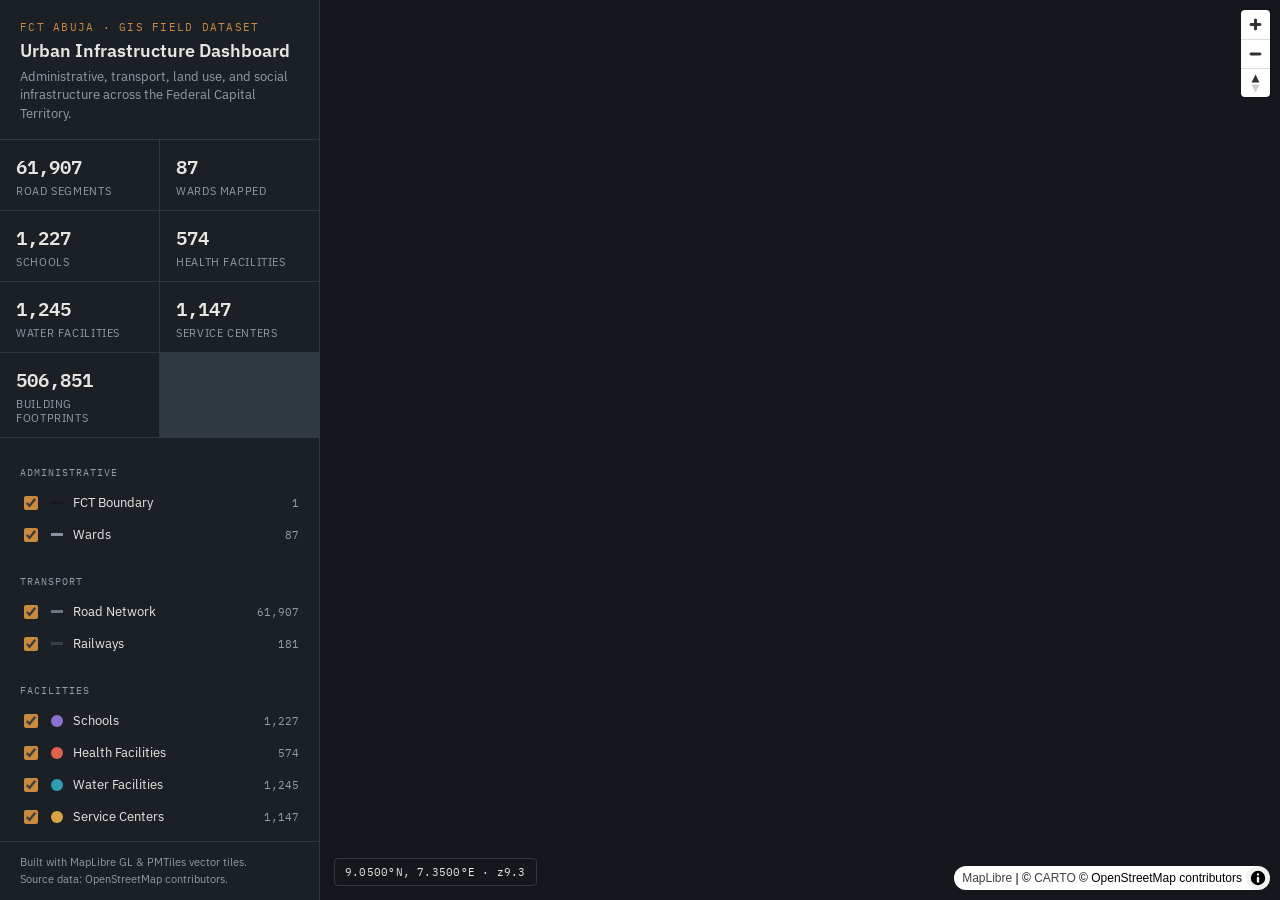
==== commit 2cae503a: "Add files via upload" ====
--- a/fct-smart-city-dashboard/index.html
+++ b/fct-smart-city-dashboard/index.html
@@ -27,6 +27,7 @@
       <div class="stat"><div class="stat-value" data-count="health_facilities">—</div><div class="stat-label">Health facilities</div></div>
       <div class="stat"><div class="stat-value" data-count="water_facilities">—</div><div class="stat-label">Water facilities</div></div>
       <div class="stat"><div class="stat-value" data-count="service_centers">—</div><div class="stat-label">Service centers</div></div>
+      <div class="stat"><div class="stat-value" data-count="buildings">—</div><div class="stat-label">Building footprints</div></div>
     </div>
 
     <div class="layers">
@@ -92,6 +93,17 @@
       </div>
 
       <div class="layer-group">
+        <div class="layer-group-title">Buildings</div>
+        <label class="layer-row">
+          <input type="checkbox" data-layer="buildings" checked>
+          <span class="swatch" style="background:#a9968a"></span>
+          <span class="layer-name">Building Footprints</span>
+          <span class="layer-count" data-count="buildings"></span>
+        </label>
+        <div style="font-size:10.5px;color:var(--text-dim);padding:2px 0 4px;">Visible from zoom 13+ (street level)</div>
+      </div>
+
+      <div class="layer-group">
         <div class="layer-group-title">Land &amp; Natural</div>
         <label class="layer-row">
           <input type="checkbox" data-layer="land_use" checked>
